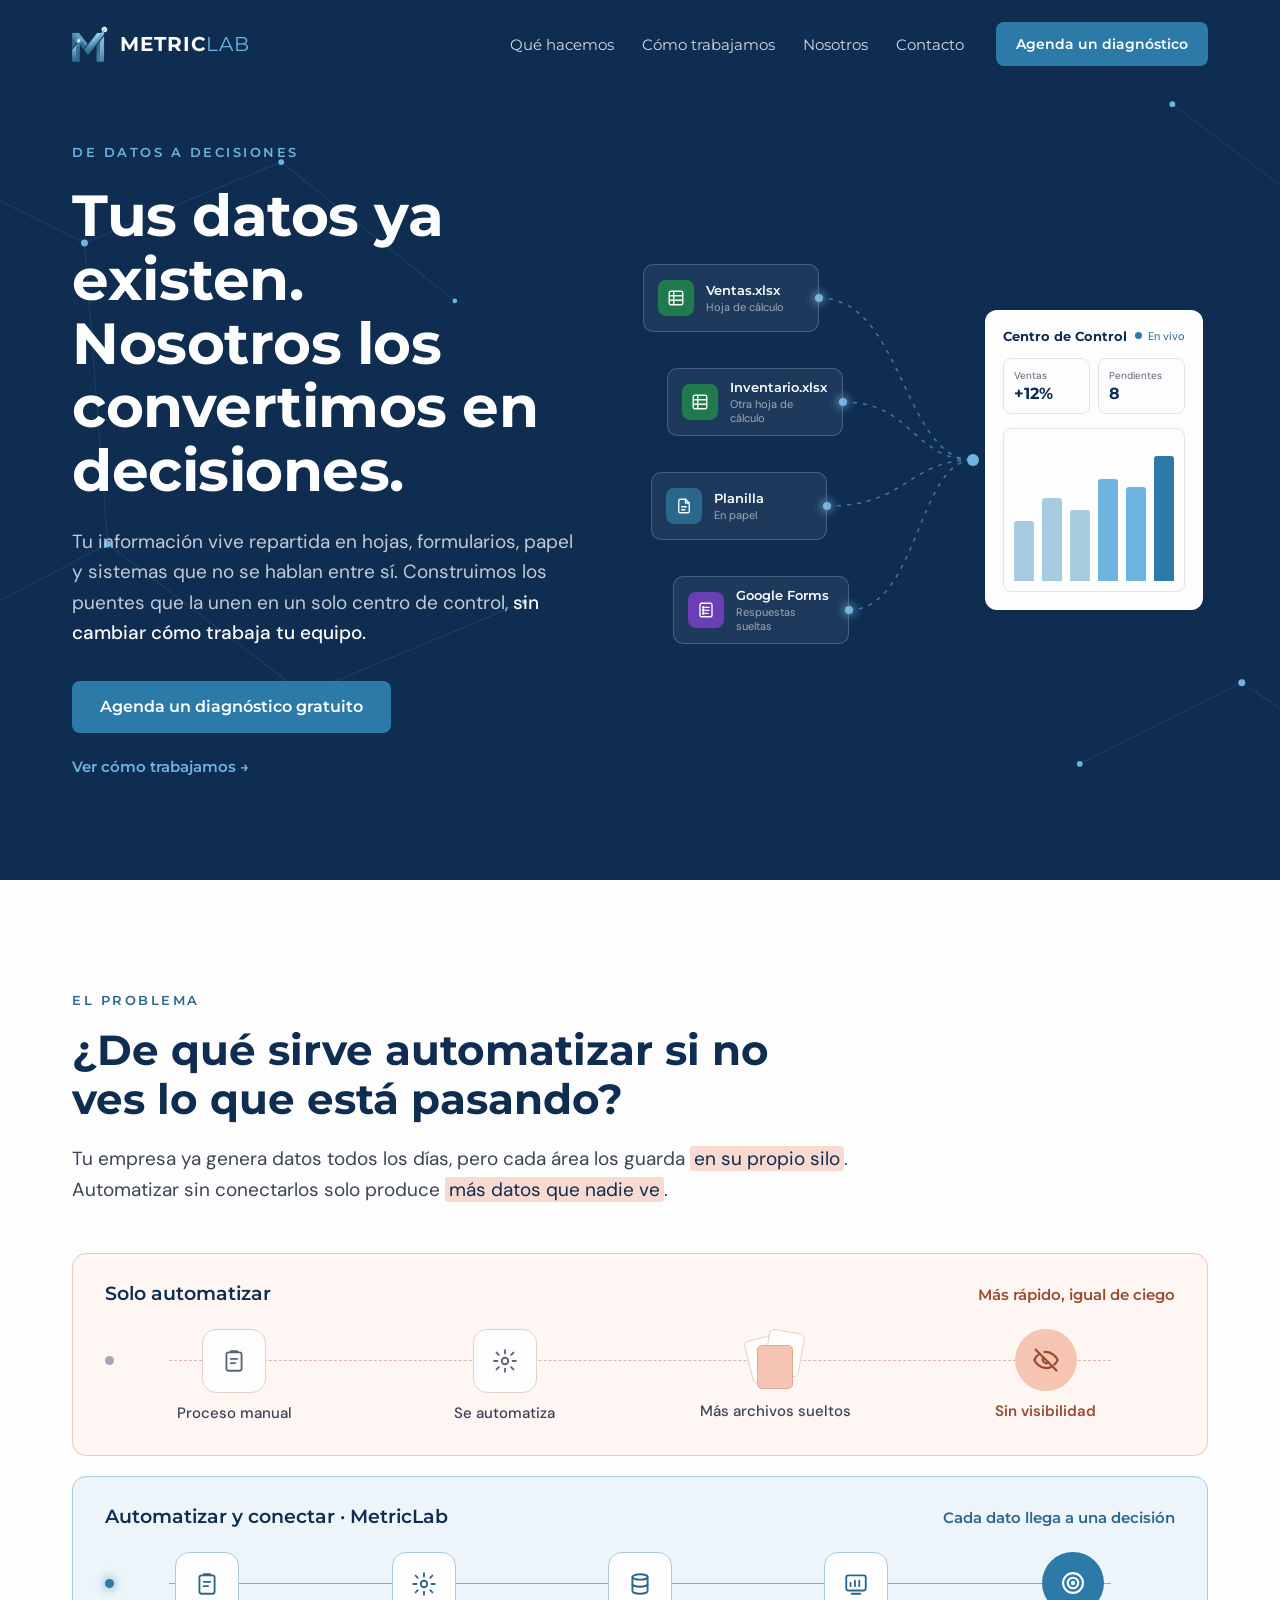
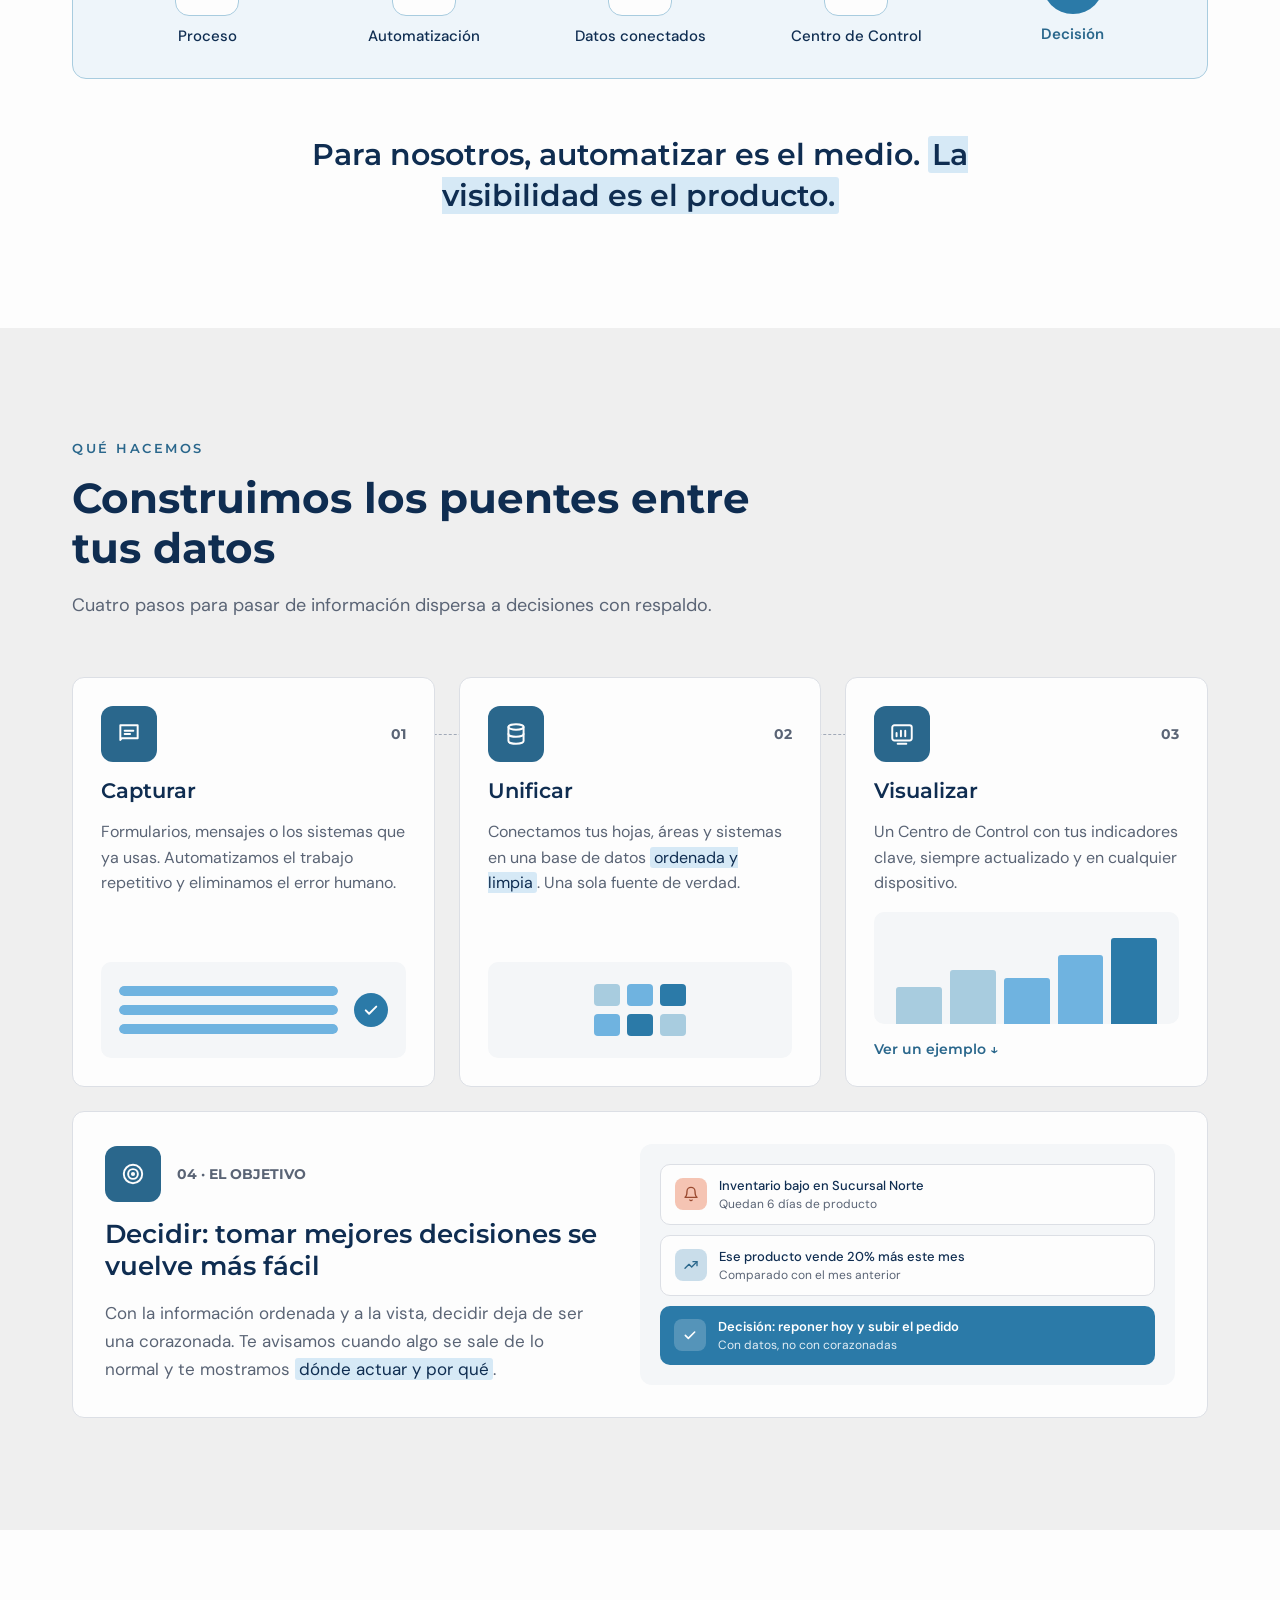
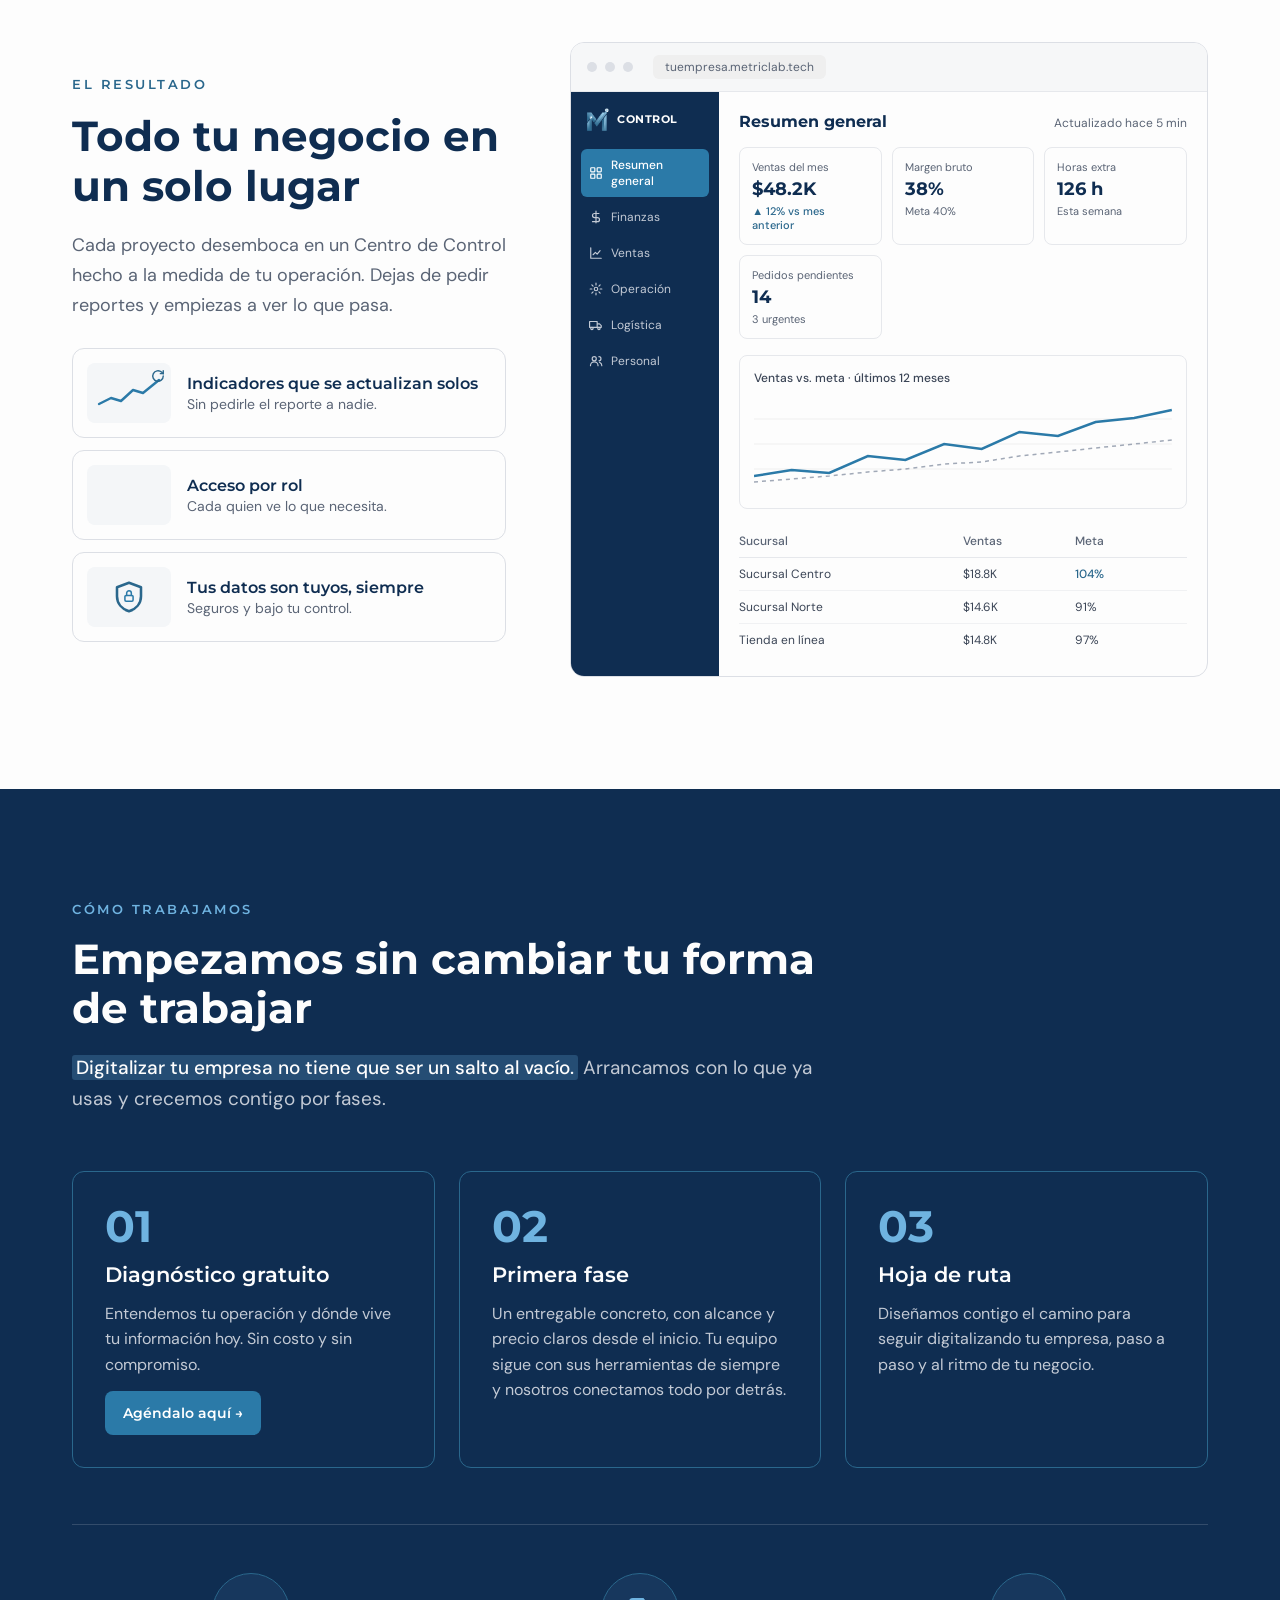
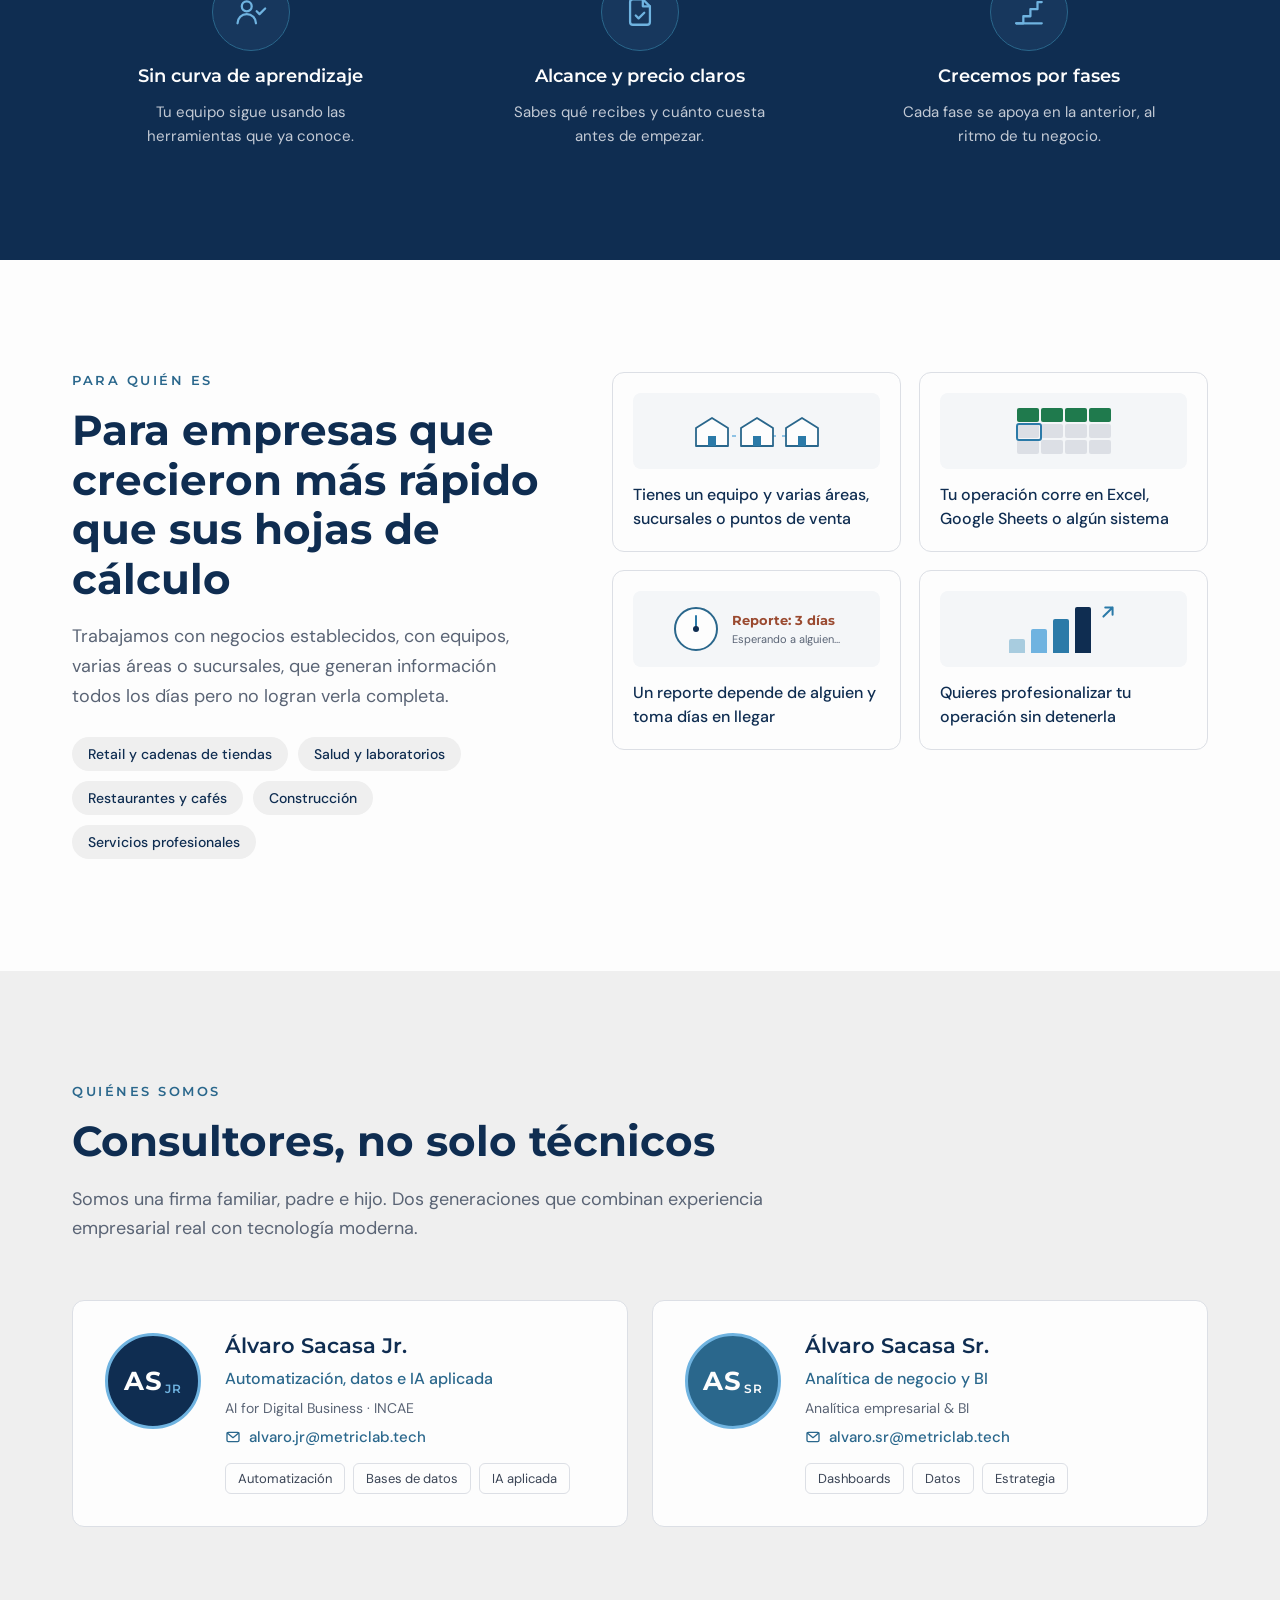
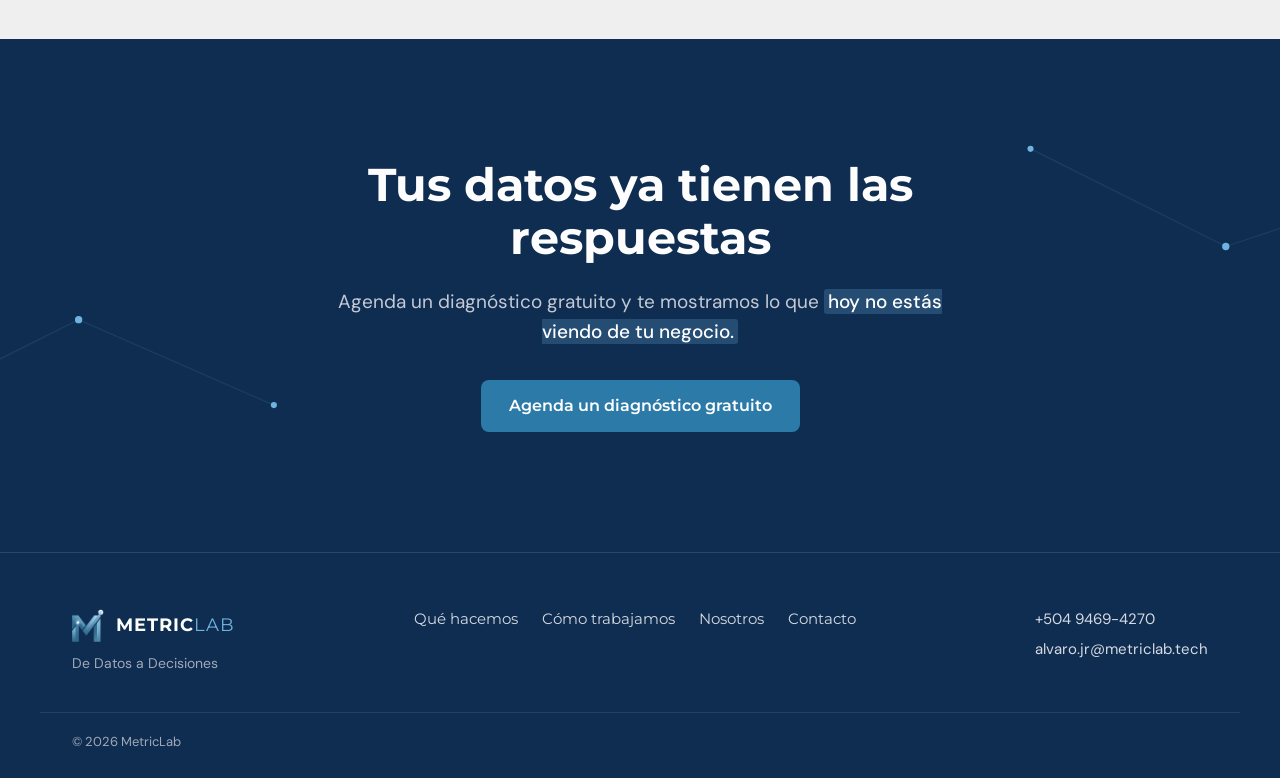
==== public/index.html @ ec661b81 "Configurar despliegue en Cloudflare Workers Co-Authored-By: Claude Opus 5.5 <noreply@anthropic.com> " ====
<!doctype html>
<html lang="es">
<head>
<meta charset="utf-8">
<meta name="viewport" content="width=device-width, initial-scale=1">
<title>MetricLab · Consultoría de datos y automatización</title>
<meta name="description" content="Conectamos la información dispersa de tu empresa en un solo centro de control. Datos ordenados, reportes automáticos y mejores decisiones, sin cambiar cómo trabaja tu equipo.">
<link rel="canonical" href="https://metriclab.tech/">
<meta name="theme-color" content="#0F2D51">
<meta property="og:type" content="website">
<meta property="og:locale" content="es_LA">
<meta property="og:site_name" content="MetricLab">
<meta property="og:title" content="MetricLab · Consultoría de datos y automatización">
<meta property="og:description" content="Conectamos la información dispersa de tu empresa en un solo centro de control. Datos ordenados, reportes automáticos y mejores decisiones, sin cambiar cómo trabaja tu equipo.">
<meta property="og:url" content="https://metriclab.tech/">
<meta property="og:image" content="https://metriclab.tech/assets/og-image.png">
<meta property="og:image:width" content="1200">
<meta property="og:image:height" content="630">
<meta name="twitter:card" content="summary_large_image">
<link rel="icon" type="image/png" sizes="32x32" href="/favicon-32.png">
<link rel="icon" type="image/png" sizes="192x192" href="/icon-192.png">
<link rel="apple-touch-icon" href="/apple-touch-icon.png">
<link rel="preconnect" href="https://fonts.googleapis.com">
<link rel="preconnect" href="https://fonts.gstatic.com" crossorigin>
<link rel="stylesheet" href="https://fonts.googleapis.com/css2?family=DM+Sans:wght@400;500&family=Montserrat:wght@400;600;700&display=swap">
<link rel="stylesheet" href="/assets/styles.css">
<script type="application/ld+json">{"@context": "https://schema.org", "@type": "ProfessionalService", "name": "MetricLab", "url": "https://metriclab.tech", "logo": "https://metriclab.tech/icon-192.png", "image": "https://metriclab.tech/assets/og-image.png", "slogan": "De Datos a Decisiones", "description": "Consultoría de datos y automatización. Conectamos la información dispersa de tu empresa en un solo centro de control para tomar mejores decisiones.", "email": "alvaro.jr@metriclab.tech", "telephone": "+504 9469-4270", "areaServed": "Latinoamérica", "founder": [{"@type": "Person", "name": "Álvaro Sacasa Jr."}, {"@type": "Person", "name": "Álvaro Sacasa Sr."}], "knowsAbout": ["Automatización de procesos", "Bases de datos", "Dashboards", "Inteligencia de negocios", "Análisis de datos"]}</script>
</head>
<body>
<a class="skip" href="#contenido">Saltar al contenido</a>
<div style="width: 100%; font-family: 'DM Sans', sans-serif; color: #0F2D51; background: #FDFDFD">

<header style="position: relative; overflow: hidden; background: #0F2D51; color: #FDFDFD">
<svg class="drift" aria-hidden="true" viewBox="0 0 1440 760" preserveAspectRatio="xMidYMid slice" style="position: absolute; inset: 0; width: 100%; height: 100%; pointer-events: none">
<g stroke="#6FB3E0" stroke-opacity="0.12" stroke-width="1" fill="none">
<path d="M60 120 L240 210 L410 140 L560 260"></path>
<path d="M90 560 L260 470 L430 600 L620 520"></path>
<path d="M1180 90 L1300 180 L1400 120"></path>
<path d="M1100 660 L1240 590 L1390 690"></path>
<path d="M240 210 L260 470"></path>
</g>
<g fill="#6FB3E0">
<circle class="tw" cx="60" cy="120" r="2.5"></circle>
<circle class="tw2" cx="240" cy="210" r="3"></circle>
<circle class="tw3" cx="410" cy="140" r="2.5"></circle>
<circle class="tw" cx="560" cy="260" r="2"></circle>
<circle class="tw2" cx="90" cy="560" r="2.5"></circle>
<circle class="tw3" cx="260" cy="470" r="3"></circle>
<circle class="tw" cx="430" cy="600" r="2.5"></circle>
<circle class="tw2" cx="620" cy="520" r="2"></circle>
<circle class="tw3" cx="1180" cy="90" r="2.5"></circle>
<circle class="tw" cx="1300" cy="180" r="3"></circle>
<circle class="tw2" cx="1400" cy="120" r="2"></circle>
<circle class="tw3" cx="1100" cy="660" r="2.5"></circle>
<circle class="tw" cx="1240" cy="590" r="3"></circle>
<circle class="tw2" cx="1390" cy="690" r="2"></circle>
</g>
</svg>

<nav class="wrap" aria-label="Principal" style="position: relative; display: flex; align-items: center; justify-content: space-between; gap: 24px; padding-top: 22px; padding-bottom: 22px">
<a href="/" aria-label="MetricLab, inicio" style="display: flex; align-items: center; gap: 12px; text-decoration: none">
<img src="/assets/metriclab-m-light.png" alt="" style="width: 36px; height: 37px; object-fit: contain">
<span style="font-family: Montserrat, sans-serif; font-weight: 700; font-size: 20px; letter-spacing: 1px; color: #FDFDFD">METRIC<span style="color: #6FB3E0; font-weight: 400">LAB</span></span>
</a>
<div style="display: flex; align-items: center; gap: 32px">
<div class="navlinks" style="display: flex; align-items: center; gap: 28px">
<a class="navlink" href="#que-hacemos">Qué hacemos</a>
<a class="navlink" href="#como-trabajamos">Cómo trabajamos</a>
<a class="navlink" href="#nosotros">Nosotros</a>
<a class="navlink" href="/contacto/">Contacto</a>
</div>
<a class="btn" href="/contacto/" style="display: inline-flex; align-items: center; min-height: 44px; padding: 0 20px; border-radius: 8px; background: #2B7AA8; color: #FFFFFF; text-decoration: none; font-family: Montserrat, sans-serif; font-weight: 600; font-size: 14px; box-sizing: border-box">Agenda un diagnóstico</a>
</div>
</nav>

<div id="inicio" class="wrap" style="position: relative; display: flex; flex-wrap: wrap; align-items: center; gap: 56px; padding-top: 56px; padding-bottom: 104px">
<div style="flex: 1 1 460px; min-width: 0; display: flex; flex-direction: column; gap: 24px">
<p style="margin: 0; font-family: Montserrat, sans-serif; font-weight: 600; font-size: 13px; letter-spacing: 2.5px; color: #6FB3E0">DE DATOS A DECISIONES</p>
<h1 style="margin: 0; font-family: Montserrat, sans-serif; font-weight: 700; font-size: clamp(36px, 4.6vw, 58px); line-height: 1.1; letter-spacing: -0.5px; color: #FDFDFD">Tus datos ya existen. Nosotros los convertimos en decisiones.</h1>
<p style="margin: 0; font-size: 19px; line-height: 1.6; color: #C3CAD5; max-width: 560px">Tu información vive repartida en hojas, formularios, papel y sistemas que no se hablan entre sí. Construimos los puentes que la unen en un solo centro de control, <span style="color: #FDFDFD; font-weight: 500">sin cambiar cómo trabaja tu equipo.</span></p>
<div style="display: flex; flex-wrap: wrap; align-items: center; gap: 24px; margin-top: 8px">
<a class="btn" href="/contacto/" style="display: inline-flex; align-items: center; min-height: 52px; padding: 0 28px; border-radius: 8px; background: #2B7AA8; color: #FFFFFF; text-decoration: none; font-family: Montserrat, sans-serif; font-weight: 600; font-size: 16px; box-sizing: border-box">Agenda un diagnóstico gratuito</a>
<a class="ghost" href="#como-trabajamos" style="color: #6FB3E0; text-decoration: none; font-family: Montserrat, sans-serif; font-weight: 600; font-size: 15px">Ver cómo trabajamos →</a>
</div>
</div>

<div style="flex: 1 1 520px; min-width: 0; display: flex; justify-content: center">
<div class="viz" role="img" aria-label="Archivos y sistemas sueltos conectándose a un centro de control" style="position: relative; width: 560px; height: 440px; flex: none">
<svg aria-hidden="true" width="560" height="440" viewBox="0 0 560 440" style="position: absolute; left: 0; top: 0">
<g fill="none" stroke="#6FB3E0" stroke-opacity="0.55" stroke-width="1.5">
<path class="flow" d="M176 58 C 260 58, 260 220, 330 220"></path>
<path class="flow" d="M200 162 C 270 162, 270 220, 330 220"></path>
<path class="flow" d="M184 266 C 265 266, 265 220, 330 220"></path>
<path class="flow" d="M206 370 C 275 370, 275 220, 330 220"></path>
</g>
</svg>
<div class="traveler t1"></div>
<div class="traveler t2"></div>
<div class="traveler t3"></div>
<div class="traveler t4"></div>

<div class="float1" style="position: absolute; left: 0; top: 24px; width: 176px; height: 68px; box-sizing: border-box; padding: 12px 14px; display: flex; align-items: center; gap: 12px; background: rgba(253,253,253,0.06); border: 1px solid rgba(161,169,183,0.35); border-radius: 10px">
<div style="width: 36px; height: 36px; flex: none; border-radius: 8px; background: #1F7A4D; display: flex; align-items: center; justify-content: center">
<svg aria-hidden="true" width="18" height="18" viewBox="0 0 24 24" fill="none" stroke="#FDFDFD" stroke-width="1.8" stroke-linecap="round" stroke-linejoin="round"><rect x="3" y="3" width="18" height="18" rx="2"></rect><path d="M3 9h18M3 15h18M9 3v18"></path></svg>
</div>
<div style="display: flex; flex-direction: column; gap: 2px; min-width: 0">
<span style="font-family: Montserrat, sans-serif; font-weight: 600; font-size: 13px; color: #FDFDFD">Ventas.xlsx</span>
<span style="font-size: 11px; color: #A1A9B7">Hoja de cálculo</span>
</div>
</div>

<div class="float2" style="position: absolute; left: 24px; top: 128px; width: 176px; height: 68px; box-sizing: border-box; padding: 12px 14px; display: flex; align-items: center; gap: 12px; background: rgba(253,253,253,0.06); border: 1px solid rgba(161,169,183,0.35); border-radius: 10px">
<div style="width: 36px; height: 36px; flex: none; border-radius: 8px; background: #1F7A4D; display: flex; align-items: center; justify-content: center">
<svg aria-hidden="true" width="18" height="18" viewBox="0 0 24 24" fill="none" stroke="#FDFDFD" stroke-width="1.8" stroke-linecap="round" stroke-linejoin="round"><rect x="3" y="3" width="18" height="18" rx="2"></rect><path d="M3 9h18M3 15h18M9 3v18"></path></svg>
</div>
<div style="display: flex; flex-direction: column; gap: 2px; min-width: 0">
<span style="font-family: Montserrat, sans-serif; font-weight: 600; font-size: 13px; color: #FDFDFD">Inventario.xlsx</span>
<span style="font-size: 11px; color: #A1A9B7">Otra hoja de cálculo</span>
</div>
</div>

<div class="float3" style="position: absolute; left: 8px; top: 232px; width: 176px; height: 68px; box-sizing: border-box; padding: 12px 14px; display: flex; align-items: center; gap: 12px; background: rgba(253,253,253,0.06); border: 1px solid rgba(161,169,183,0.35); border-radius: 10px">
<div style="width: 36px; height: 36px; flex: none; border-radius: 8px; background: #2A678C; display: flex; align-items: center; justify-content: center">
<svg aria-hidden="true" width="18" height="18" viewBox="0 0 24 24" fill="none" stroke="#FDFDFD" stroke-width="1.8" stroke-linecap="round" stroke-linejoin="round"><path d="M14 3H7a2 2 0 0 0-2 2v14a2 2 0 0 0 2 2h10a2 2 0 0 0 2-2V8z"></path><path d="M14 3v5h5M9 13h6M9 17h4"></path></svg>
</div>
<div style="display: flex; flex-direction: column; gap: 2px; min-width: 0">
<span style="font-family: Montserrat, sans-serif; font-weight: 600; font-size: 13px; color: #FDFDFD">Planilla</span>
<span style="font-size: 11px; color: #A1A9B7">En papel</span>
</div>
</div>

<div class="float4" style="position: absolute; left: 30px; top: 336px; width: 176px; height: 68px; box-sizing: border-box; padding: 12px 14px; display: flex; align-items: center; gap: 12px; background: rgba(253,253,253,0.06); border: 1px solid rgba(161,169,183,0.35); border-radius: 10px">
<div style="width: 36px; height: 36px; flex: none; border-radius: 8px; background: #6A3FB5; display: flex; align-items: center; justify-content: center">
<svg aria-hidden="true" width="18" height="18" viewBox="0 0 24 24" fill="none" stroke="#FDFDFD" stroke-width="1.8" stroke-linecap="round" stroke-linejoin="round"><rect x="4" y="3" width="16" height="18" rx="2"></rect><circle cx="8.5" cy="8.5" r="1"></circle><circle cx="8.5" cy="12.5" r="1"></circle><circle cx="8.5" cy="16.5" r="1"></circle><path d="M11.5 8.5h4.5M11.5 12.5h4.5M11.5 16.5h3"></path></svg>
</div>
<div style="display: flex; flex-direction: column; gap: 2px; min-width: 0">
<span style="font-family: Montserrat, sans-serif; font-weight: 600; font-size: 13px; color: #FDFDFD">Google Forms</span>
<span style="font-size: 11px; color: #A1A9B7">Respuestas sueltas</span>
</div>
</div>

<div class="hub" style="position: absolute; left: 324px; top: 214px; width: 12px; height: 12px; border-radius: 50%; background: #6FB3E0"></div>

<div style="position: absolute; left: 342px; top: 70px; width: 218px; height: 300px; box-sizing: border-box; padding: 18px; display: flex; flex-direction: column; gap: 14px; background: #FDFDFD; border-radius: 12px; color: #0F2D51">
<div style="display: flex; align-items: center; justify-content: space-between">
<span style="font-family: Montserrat, sans-serif; font-weight: 700; font-size: 13px">Centro de Control</span>
<span style="display: flex; align-items: center; gap: 6px; font-size: 11px; color: #2A678C"><span style="width: 7px; height: 7px; border-radius: 50%; background: #2B7AA8"></span>En vivo</span>
</div>
<div style="display: grid; grid-template-columns: repeat(2, minmax(0, 1fr)); gap: 8px">
<div style="padding: 10px; border: 1px solid #E1E4EA; border-radius: 8px; display: flex; flex-direction: column; gap: 2px">
<span style="font-size: 10px; color: #5A6475">Ventas</span>
<span style="font-family: Montserrat, sans-serif; font-weight: 700; font-size: 16px">+12%</span>
</div>
<div style="padding: 10px; border: 1px solid #E1E4EA; border-radius: 8px; display: flex; flex-direction: column; gap: 2px">
<span style="font-size: 10px; color: #5A6475">Pendientes</span>
<span style="font-family: Montserrat, sans-serif; font-weight: 700; font-size: 16px">8</span>
</div>
</div>
<div style="flex: 1; display: flex; align-items: flex-end; gap: 8px; padding: 10px; border: 1px solid #E1E4EA; border-radius: 8px">
<div class="bar" style="flex: 1; height: 42%; background: #A8CCDF; border-radius: 3px 3px 0 0"></div>
<div class="bar" style="flex: 1; height: 58%; background: #A8CCDF; border-radius: 3px 3px 0 0; animation-delay: .4s"></div>
<div class="bar" style="flex: 1; height: 50%; background: #A8CCDF; border-radius: 3px 3px 0 0; animation-delay: .8s"></div>
<div class="bar" style="flex: 1; height: 72%; background: #6FB3E0; border-radius: 3px 3px 0 0; animation-delay: 1.2s"></div>
<div class="bar" style="flex: 1; height: 66%; background: #6FB3E0; border-radius: 3px 3px 0 0; animation-delay: 1.6s"></div>
<div class="bar" style="flex: 1; height: 88%; background: #2B7AA8; border-radius: 3px 3px 0 0; animation-delay: 2s"></div>
</div>
</div>
</div>
</div>
</div>
</header>
<main id="contenido">

<section id="problema" style="padding: 112px 0; background: #FDFDFD">
<div class="wrap" style="display: flex; flex-direction: column; gap: 48px">
<div style="display: flex; flex-direction: column; gap: 18px; max-width: 780px">
<p style="margin: 0; font-family: Montserrat, sans-serif; font-weight: 600; font-size: 13px; letter-spacing: 2.5px; color: #2A678C">EL PROBLEMA</p>
<h2 style="margin: 0; font-family: Montserrat, sans-serif; font-weight: 700; font-size: clamp(30px, 3.4vw, 42px); line-height: 1.18; color: #0F2D51">¿De qué sirve automatizar si no ves lo que está pasando?</h2>
<p style="margin: 0; font-size: 19px; line-height: 1.65; color: #3B4556">Tu empresa ya genera datos todos los días, pero cada área los guarda <mark class="bad">en su propio silo</mark>. Automatizar sin conectarlos solo produce <mark class="bad">más datos que nadie ve</mark>.</p>
</div>

<div style="display: flex; flex-direction: column; gap: 20px">

<div style="padding: 28px 32px 32px; background: #FDF6F3; border: 1px solid #F5C4B3; border-radius: 14px; display: flex; flex-direction: column; gap: 24px">
<div style="display: flex; flex-wrap: wrap; align-items: baseline; justify-content: space-between; gap: 8px">
<h3 style="margin: 0; font-family: Montserrat, sans-serif; font-weight: 600; font-size: 19px; color: #0F2D51">Solo automatizar</h3>
<span style="font-family: Montserrat, sans-serif; font-weight: 600; font-size: 15px; color: #9A4A30">Más rápido, igual de ciego</span>
</div>
<div class="flowrow">
<div class="track" aria-hidden="true" style="border-top: 1.5px dashed #D9B8AC"></div>
<div class="trav trav-bad" aria-hidden="true"></div>
<div class="node">
<div style="width: 62px; height: 62px; flex: none; border-radius: 14px; background: #FDFDFD; border: 1px solid #E8CFC6; display: flex; align-items: center; justify-content: center"><svg aria-hidden="true" width="26" height="26" viewBox="0 0 24 24" fill="none" stroke="#5A6475" stroke-width="1.7" stroke-linecap="round" stroke-linejoin="round"><rect x="5" y="4" width="14" height="17" rx="2"></rect><path d="M9 4V3h6v1M9 10h6M9 14h4"></path></svg></div>
<span style="font-size: 15px; font-weight: 500; color: #3B4556">Proceso manual</span>
</div>
<div class="node">
<div style="width: 62px; height: 62px; flex: none; border-radius: 14px; background: #FDFDFD; border: 1px solid #E8CFC6; display: flex; align-items: center; justify-content: center"><svg aria-hidden="true" width="26" height="26" viewBox="0 0 24 24" fill="none" stroke="#5A6475" stroke-width="1.7" stroke-linecap="round" stroke-linejoin="round"><circle cx="12" cy="12" r="3"></circle><path d="M12 2v3M12 19v3M4.2 4.2l2.1 2.1M17.7 17.7l2.1 2.1M2 12h3M19 12h3M4.2 19.8l2.1-2.1M17.7 6.3l2.1-2.1"></path></svg></div>
<span style="font-size: 15px; font-weight: 500; color: #3B4556">Se automatiza</span>
</div>
<div class="node">
<div style="position: relative; width: 62px; height: 62px; flex: none">
<div style="position: absolute; left: 4px; top: 8px; width: 34px; height: 42px; border-radius: 5px; background: #FDFDFD; border: 1px solid #E8CFC6; transform: rotate(-14deg)"></div>
<div style="position: absolute; left: 22px; top: 2px; width: 34px; height: 42px; border-radius: 5px; background: #FDFDFD; border: 1px solid #E8CFC6; transform: rotate(10deg)"></div>
<div style="position: absolute; left: 13px; top: 16px; width: 34px; height: 42px; border-radius: 5px; background: #F5C4B3; border: 1px solid #E0A893"></div>
</div>
<span style="font-size: 15px; font-weight: 500; color: #3B4556">Más archivos sueltos</span>
</div>
<div class="node">
<div style="width: 62px; height: 62px; flex: none; border-radius: 50%; background: #F5C4B3; display: flex; align-items: center; justify-content: center"><svg aria-hidden="true" width="28" height="28" viewBox="0 0 24 24" fill="none" stroke="#9A4A30" stroke-width="1.8" stroke-linecap="round" stroke-linejoin="round"><path d="M3 3l18 18"></path><path d="M10.6 5.1A10 10 0 0 1 12 5c5 0 9 4.5 10 7a13 13 0 0 1-3 4.1M6.6 6.6A13 13 0 0 0 2 12c1 2.5 5 7 10 7a9.6 9.6 0 0 0 4.4-1"></path><path d="M9.9 9.9a3 3 0 0 0 4.2 4.2"></path></svg></div>
<span style="font-size: 15px; font-weight: 600; color: #9A4A30">Sin visibilidad</span>
</div>
</div>
</div>

<div style="padding: 28px 32px 32px; background: #EEF5FA; border: 1px solid #A8CCDF; border-radius: 14px; display: flex; flex-direction: column; gap: 24px">
<div style="display: flex; flex-wrap: wrap; align-items: baseline; justify-content: space-between; gap: 8px">
<h3 style="margin: 0; font-family: Montserrat, sans-serif; font-weight: 600; font-size: 19px; color: #0F2D51">Automatizar y conectar · MetricLab</h3>
<span style="font-family: Montserrat, sans-serif; font-weight: 600; font-size: 15px; color: #2A678C">Cada dato llega a una decisión</span>
</div>
<div class="flowrow">
<div class="track" aria-hidden="true" style="border-top: 1.5px solid #6FB3E0"></div>
<div class="trav trav-ok" aria-hidden="true"></div>
<div class="node">
<div style="width: 62px; height: 62px; flex: none; border-radius: 14px; background: #FDFDFD; border: 1px solid #A8CCDF; display: flex; align-items: center; justify-content: center"><svg aria-hidden="true" width="26" height="26" viewBox="0 0 24 24" fill="none" stroke="#2A678C" stroke-width="1.7" stroke-linecap="round" stroke-linejoin="round"><rect x="5" y="4" width="14" height="17" rx="2"></rect><path d="M9 4V3h6v1M9 10h6M9 14h4"></path></svg></div>
<span style="font-size: 15px; font-weight: 500; color: #0F2D51">Proceso</span>
</div>
<div class="node">
<div style="width: 62px; height: 62px; flex: none; border-radius: 14px; background: #FDFDFD; border: 1px solid #A8CCDF; display: flex; align-items: center; justify-content: center"><svg aria-hidden="true" width="26" height="26" viewBox="0 0 24 24" fill="none" stroke="#2A678C" stroke-width="1.7" stroke-linecap="round" stroke-linejoin="round"><circle cx="12" cy="12" r="3"></circle><path d="M12 2v3M12 19v3M4.2 4.2l2.1 2.1M17.7 17.7l2.1 2.1M2 12h3M19 12h3M4.2 19.8l2.1-2.1M17.7 6.3l2.1-2.1"></path></svg></div>
<span style="font-size: 15px; font-weight: 500; color: #0F2D51">Automatización</span>
</div>
<div class="node">
<div style="width: 62px; height: 62px; flex: none; border-radius: 14px; background: #FDFDFD; border: 1px solid #A8CCDF; display: flex; align-items: center; justify-content: center"><svg aria-hidden="true" width="26" height="26" viewBox="0 0 24 24" fill="none" stroke="#2A678C" stroke-width="1.7" stroke-linecap="round" stroke-linejoin="round"><ellipse cx="12" cy="5.5" rx="7" ry="2.5"></ellipse><path d="M5 5.5v13c0 1.4 3.1 2.5 7 2.5s7-1.1 7-2.5v-13"></path><path d="M5 12c0 1.4 3.1 2.5 7 2.5s7-1.1 7-2.5"></path></svg></div>
<span style="font-size: 15px; font-weight: 500; color: #0F2D51">Datos conectados</span>
</div>
<div class="node">
<div style="width: 62px; height: 62px; flex: none; border-radius: 14px; background: #FDFDFD; border: 1px solid #A8CCDF; display: flex; align-items: center; justify-content: center"><svg aria-hidden="true" width="26" height="26" viewBox="0 0 24 24" fill="none" stroke="#2A678C" stroke-width="1.7" stroke-linecap="round" stroke-linejoin="round"><rect x="3" y="4" width="18" height="14" rx="2"></rect><path d="M7 14v-3M11 14V9M15 14v-5M8 21h8"></path></svg></div>
<span style="font-size: 15px; font-weight: 500; color: #0F2D51">Centro de Control</span>
</div>
<div class="node">
<div style="width: 62px; height: 62px; flex: none; border-radius: 50%; background: #2B7AA8; display: flex; align-items: center; justify-content: center"><svg aria-hidden="true" width="28" height="28" viewBox="0 0 24 24" fill="none" stroke="#FDFDFD" stroke-width="1.8" stroke-linecap="round" stroke-linejoin="round"><circle cx="12" cy="12" r="8.5"></circle><circle cx="12" cy="12" r="4.5"></circle><circle cx="12" cy="12" r="1"></circle></svg></div>
<span style="font-size: 15px; font-weight: 600; color: #2A678C">Decisión</span>
</div>
</div>
</div>

</div>

<div style="display: flex; flex-direction: column; align-items: center; text-align: center; gap: 10px; padding-top: 8px">
<p style="margin: 0; font-family: Montserrat, sans-serif; font-weight: 600; font-size: clamp(22px, 2.4vw, 30px); line-height: 1.35; color: #0F2D51; max-width: 820px">Para nosotros, automatizar es el medio. <mark>La visibilidad es el producto.</mark></p>
</div>
</div>
</section>

<section id="que-hacemos" style="padding: 112px 0; background: #EFEFEF">
<div class="wrap" style="display: flex; flex-direction: column; gap: 56px">
<div style="display: flex; flex-direction: column; gap: 18px; max-width: 720px">
<p style="margin: 0; font-family: Montserrat, sans-serif; font-weight: 600; font-size: 13px; letter-spacing: 2.5px; color: #2A678C">QUÉ HACEMOS</p>
<h2 style="margin: 0; font-family: Montserrat, sans-serif; font-weight: 700; font-size: clamp(30px, 3.4vw, 42px); line-height: 1.18; color: #0F2D51">Construimos los puentes entre tus datos</h2>
<p style="margin: 0; font-size: 18px; line-height: 1.65; color: #5A6475">Cuatro pasos para pasar de información dispersa a decisiones con respaldo.</p>
</div>

<div style="position: relative">
<div class="stepline" aria-hidden="true" style="position: absolute; left: 16%; right: 16%; top: 57px; border-top: 1px dashed #A1A9B7"></div>
<ol class="steps3" style="position: relative; margin: 0; padding: 0; list-style: none">

<li class="step" style="padding: 28px; background: #FDFDFD; border: 1px solid #DCDFE5; border-radius: 12px; display: flex; flex-direction: column; gap: 16px">
<div style="display: flex; align-items: center; justify-content: space-between">
<div class="stepicon" style="width: 56px; height: 56px; border-radius: 12px; background: #2A678C; display: flex; align-items: center; justify-content: center; transition: background-color .25s ease">
<svg aria-hidden="true" width="26" height="26" viewBox="0 0 24 24" fill="none" stroke="#FDFDFD" stroke-width="1.8" stroke-linecap="round" stroke-linejoin="round"><path d="M4 4h16v12H5.2L4 17.5z"></path><path d="M8 9h8M8 12h5"></path></svg>
</div>
<span style="font-family: Montserrat, sans-serif; font-weight: 700; font-size: 14px; color: #5A6475">01</span>
</div>
<h3 style="margin: 0; font-family: Montserrat, sans-serif; font-weight: 600; font-size: 21px; color: #0F2D51">Capturar</h3>
<p style="margin: 0; font-size: 16px; line-height: 1.6; color: #5A6475">Formularios, mensajes o los sistemas que ya usas. Automatizamos el trabajo repetitivo y eliminamos el error humano.</p>
<div class="mini" aria-hidden="true" style="display: flex; align-items: center; gap: 16px; padding: 0 18px">
<div style="flex: 1; display: flex; flex-direction: column; gap: 9px">
<div style="height: 10px; border-radius: 5px; background: #E1E4EA; overflow: hidden"><div class="f1" style="height: 100%; background: #6FB3E0; border-radius: 5px"></div></div>
<div style="height: 10px; border-radius: 5px; background: #E1E4EA; overflow: hidden"><div class="f2" style="height: 100%; background: #6FB3E0; border-radius: 5px"></div></div>
<div style="height: 10px; border-radius: 5px; background: #E1E4EA; overflow: hidden"><div class="f3" style="height: 100%; background: #6FB3E0; border-radius: 5px"></div></div>
</div>
<div class="pop" style="width: 34px; height: 34px; flex: none; border-radius: 50%; background: #2B7AA8; display: flex; align-items: center; justify-content: center"><svg width="18" height="18" viewBox="0 0 24 24" fill="none" stroke="#FDFDFD" stroke-width="2.6" stroke-linecap="round" stroke-linejoin="round"><path d="M5 12.5l4.5 4.5L19 7.5"></path></svg></div>
</div>
</li>

<li class="step" style="padding: 28px; background: #FDFDFD; border: 1px solid #DCDFE5; border-radius: 12px; display: flex; flex-direction: column; gap: 16px">
<div style="display: flex; align-items: center; justify-content: space-between">
<div class="stepicon" style="width: 56px; height: 56px; border-radius: 12px; background: #2A678C; display: flex; align-items: center; justify-content: center; transition: background-color .25s ease">
<svg aria-hidden="true" width="26" height="26" viewBox="0 0 24 24" fill="none" stroke="#FDFDFD" stroke-width="1.8" stroke-linecap="round" stroke-linejoin="round"><ellipse cx="12" cy="5.5" rx="7" ry="2.5"></ellipse><path d="M5 5.5v13c0 1.4 3.1 2.5 7 2.5s7-1.1 7-2.5v-13"></path><path d="M5 12c0 1.4 3.1 2.5 7 2.5s7-1.1 7-2.5"></path></svg>
</div>
<span style="font-family: Montserrat, sans-serif; font-weight: 700; font-size: 14px; color: #5A6475">02</span>
</div>
<h3 style="margin: 0; font-family: Montserrat, sans-serif; font-weight: 600; font-size: 21px; color: #0F2D51">Unificar</h3>
<p style="margin: 0; font-size: 16px; line-height: 1.6; color: #5A6475">Conectamos tus hojas, áreas y sistemas en una base de datos <mark>ordenada y limpia</mark>. Una sola fuente de verdad.</p>
<div class="mini" aria-hidden="true" style="display: flex; align-items: center; justify-content: center">
<div style="position: relative; width: 92px; height: 52px">
<span class="u1" style="position: absolute; left: 0; top: 0; width: 26px; height: 22px; border-radius: 4px; background: #A8CCDF"></span>
<span class="u2" style="position: absolute; left: 33px; top: 0; width: 26px; height: 22px; border-radius: 4px; background: #6FB3E0"></span>
<span class="u3" style="position: absolute; left: 66px; top: 0; width: 26px; height: 22px; border-radius: 4px; background: #2B7AA8"></span>
<span class="u4" style="position: absolute; left: 0; top: 30px; width: 26px; height: 22px; border-radius: 4px; background: #6FB3E0"></span>
<span class="u5" style="position: absolute; left: 33px; top: 30px; width: 26px; height: 22px; border-radius: 4px; background: #2B7AA8"></span>
<span class="u6" style="position: absolute; left: 66px; top: 30px; width: 26px; height: 22px; border-radius: 4px; background: #A8CCDF"></span>
</div>
</div>
</li>

<li class="step" style="background: #FDFDFD; border: 1px solid #DCDFE5; border-radius: 12px">
<a class="steplink" href="#resultado" style="padding: 28px; box-sizing: border-box">
<div style="display: flex; align-items: center; justify-content: space-between">
<div class="stepicon" style="width: 56px; height: 56px; border-radius: 12px; background: #2A678C; display: flex; align-items: center; justify-content: center; transition: background-color .25s ease">
<svg aria-hidden="true" width="26" height="26" viewBox="0 0 24 24" fill="none" stroke="#FDFDFD" stroke-width="1.8" stroke-linecap="round" stroke-linejoin="round"><rect x="3" y="4" width="18" height="14" rx="2"></rect><path d="M7 14v-3M11 14V9M15 14v-5M8 21h8"></path></svg>
</div>
<span style="font-family: Montserrat, sans-serif; font-weight: 700; font-size: 14px; color: #5A6475">03</span>
</div>
<h3 style="margin: 0; font-family: Montserrat, sans-serif; font-weight: 600; font-size: 21px; color: #0F2D51">Visualizar</h3>
<p style="margin: 0; font-size: 16px; line-height: 1.6; color: #5A6475">Un Centro de Control con tus indicadores clave, siempre actualizado y en cualquier dispositivo.</p>
<div class="mini" aria-hidden="true" style="display: flex; align-items: flex-end; gap: 8px; padding: 16px 22px 0">
<div class="g" style="flex: 1; height: 38%; background: #A8CCDF; border-radius: 3px 3px 0 0"></div>
<div class="g" style="flex: 1; height: 56%; background: #A8CCDF; border-radius: 3px 3px 0 0; animation-delay: .15s"></div>
<div class="g" style="flex: 1; height: 48%; background: #6FB3E0; border-radius: 3px 3px 0 0; animation-delay: .3s"></div>
<div class="g" style="flex: 1; height: 72%; background: #6FB3E0; border-radius: 3px 3px 0 0; animation-delay: .45s"></div>
<div class="g" style="flex: 1; height: 90%; background: #2B7AA8; border-radius: 3px 3px 0 0; animation-delay: .6s"></div>
</div>
<span style="font-family: Montserrat, sans-serif; font-weight: 600; font-size: 14px; color: #2A678C">Ver un ejemplo ↓</span>
</a>
</li>

<li class="step" style="grid-column: 1 / -1; padding: 32px; background: #FDFDFD; border: 1px solid #DCDFE5; border-radius: 12px">
<div class="decide">
<div style="flex: 1 1 0; min-width: 0; display: flex; flex-direction: column; gap: 16px">
<div style="display: flex; align-items: center; gap: 16px">
<div class="stepicon" style="width: 56px; height: 56px; flex: none; border-radius: 12px; background: #2A678C; display: flex; align-items: center; justify-content: center; transition: background-color .25s ease">
<svg aria-hidden="true" width="26" height="26" viewBox="0 0 24 24" fill="none" stroke="#FDFDFD" stroke-width="1.8" stroke-linecap="round" stroke-linejoin="round"><circle cx="12" cy="12" r="8.5"></circle><circle cx="12" cy="12" r="4.5"></circle><circle cx="12" cy="12" r="1"></circle></svg>
</div>
<span style="font-family: Montserrat, sans-serif; font-weight: 700; font-size: 14px; color: #5A6475">04 · EL OBJETIVO</span>
</div>
<h3 style="margin: 0; font-family: Montserrat, sans-serif; font-weight: 600; font-size: 26px; line-height: 1.25; color: #0F2D51">Decidir: tomar mejores decisiones se vuelve más fácil</h3>
<p style="margin: 0; font-size: 17px; line-height: 1.65; color: #5A6475">Con la información ordenada y a la vista, decidir deja de ser una corazonada. Te avisamos cuando algo se sale de lo normal y te mostramos <mark>dónde actuar y por qué</mark>.</p>
</div>
<div aria-hidden="true" style="flex: 1 1 0; min-width: 0; padding: 20px; border-radius: 12px; background: #F4F6F8; display: flex; flex-direction: column; gap: 10px">
<div class="in1" style="display: flex; align-items: center; gap: 12px; padding: 12px 14px; background: #FDFDFD; border: 1px solid #DCDFE5; border-radius: 10px">
<span style="width: 32px; height: 32px; flex: none; border-radius: 8px; background: #F5C4B3; display: flex; align-items: center; justify-content: center"><svg width="16" height="16" viewBox="0 0 24 24" fill="none" stroke="#9A4A30" stroke-width="2" stroke-linecap="round" stroke-linejoin="round"><path d="M6 8a6 6 0 0 1 12 0c0 7 3 9 3 9H3s3-2 3-9"></path><path d="M10.3 21a1.9 1.9 0 0 0 3.4 0"></path></svg></span>
<span style="display: flex; flex-direction: column; gap: 2px; min-width: 0"><span style="font-size: 13px; font-weight: 500; color: #0F2D51">Inventario bajo en Sucursal Norte</span><span style="font-size: 12px; color: #5A6475">Quedan 6 días de producto</span></span>
</div>
<div class="in2" style="display: flex; align-items: center; gap: 12px; padding: 12px 14px; background: #FDFDFD; border: 1px solid #DCDFE5; border-radius: 10px">
<span style="width: 32px; height: 32px; flex: none; border-radius: 8px; background: #C9DDEA; display: flex; align-items: center; justify-content: center"><svg width="16" height="16" viewBox="0 0 24 24" fill="none" stroke="#2A678C" stroke-width="2" stroke-linecap="round" stroke-linejoin="round"><path d="M3 17l6-6 4 4 8-8"></path><path d="M15 7h6v6"></path></svg></span>
<span style="display: flex; flex-direction: column; gap: 2px; min-width: 0"><span style="font-size: 13px; font-weight: 500; color: #0F2D51">Ese producto vende 20% más este mes</span><span style="font-size: 12px; color: #5A6475">Comparado con el mes anterior</span></span>
</div>
<div class="in3" style="display: flex; align-items: center; gap: 12px; padding: 12px 14px; background: #2B7AA8; border-radius: 10px">
<span style="width: 32px; height: 32px; flex: none; border-radius: 8px; background: rgba(253,253,253,0.2); display: flex; align-items: center; justify-content: center"><svg width="16" height="16" viewBox="0 0 24 24" fill="none" stroke="#FFFFFF" stroke-width="2.4" stroke-linecap="round" stroke-linejoin="round"><path d="M5 12.5l4.5 4.5L19 7.5"></path></svg></span>
<span style="display: flex; flex-direction: column; gap: 2px; min-width: 0"><span style="font-size: 13px; font-weight: 600; color: #FFFFFF">Decisión: reponer hoy y subir el pedido</span><span style="font-size: 12px; color: #E3EEF5">Con datos, no con corazonadas</span></span>
</div>
</div>
</div>
</li>

</ol>
</div>
</div>
</section>

<section id="resultado" style="padding: 112px 0; background: #FDFDFD">
<div class="wrap" style="display: flex; flex-wrap: wrap; align-items: center; gap: 64px">
<div style="flex: 1 1 380px; min-width: 0; display: flex; flex-direction: column; gap: 20px">
<p style="margin: 0; font-family: Montserrat, sans-serif; font-weight: 600; font-size: 13px; letter-spacing: 2.5px; color: #2A678C">EL RESULTADO</p>
<h2 style="margin: 0; font-family: Montserrat, sans-serif; font-weight: 700; font-size: clamp(30px, 3.4vw, 42px); line-height: 1.18; color: #0F2D51">Todo tu negocio en un solo lugar</h2>
<p style="margin: 0; font-size: 18px; line-height: 1.65; color: #5A6475">Cada proyecto desemboca en un Centro de Control hecho a la medida de tu operación. Dejas de pedir reportes y empiezas a ver lo que pasa.</p>
<div style="display: flex; flex-direction: column; gap: 12px; margin-top: 8px">
<div class="step" style="display: flex; align-items: center; gap: 16px; padding: 14px; border: 1px solid #DCDFE5; border-radius: 12px; background: #FDFDFD">
<div aria-hidden="true" style="position: relative; width: 84px; height: 60px; flex: none; border-radius: 8px; background: #F4F6F8; display: flex; align-items: center; justify-content: center">
<svg width="64" height="34" viewBox="0 0 64 34" fill="none"><path class="draw" d="M2 28 L14 22 L24 25 L36 14 L46 17 L62 4" stroke="#2B7AA8" stroke-width="2.4" stroke-linecap="round" stroke-linejoin="round"></path></svg>
<svg class="spin" width="14" height="14" viewBox="0 0 24 24" fill="none" stroke="#2A678C" stroke-width="2.4" stroke-linecap="round" stroke-linejoin="round" style="position: absolute; right: 6px; top: 6px"><path d="M21 12a9 9 0 1 1-3-6.7L21 8"></path><path d="M21 3v5h-5"></path></svg>
</div>
<div style="display: flex; flex-direction: column; gap: 2px; min-width: 0">
<span style="font-family: Montserrat, sans-serif; font-weight: 600; font-size: 16px; color: #0F2D51">Indicadores que se actualizan solos</span>
<span style="font-size: 14px; color: #5A6475">Sin pedirle el reporte a nadie.</span>
</div>
</div>
<div class="step" style="display: flex; align-items: center; gap: 16px; padding: 14px; border: 1px solid #DCDFE5; border-radius: 12px; background: #FDFDFD">
<div aria-hidden="true" style="width: 84px; height: 60px; flex: none; border-radius: 8px; background: #F4F6F8; display: flex; align-items: center; justify-content: center; gap: 8px">
<span style="display: flex; flex-direction: column; align-items: center; gap: 4px"><span class="role" style="width: 16px; height: 16px; border-radius: 50%"></span><span class="role" style="width: 18px; height: 12px; border-radius: 3px"></span></span>
<span style="display: flex; flex-direction: column; align-items: center; gap: 4px"><span class="role" style="width: 16px; height: 16px; border-radius: 50%; animation-delay: 1.5s"></span><span class="role" style="width: 18px; height: 12px; border-radius: 3px; animation-delay: 1.5s"></span></span>
<span style="display: flex; flex-direction: column; align-items: center; gap: 4px"><span class="role" style="width: 16px; height: 16px; border-radius: 50%; animation-delay: 3s"></span><span class="role" style="width: 18px; height: 12px; border-radius: 3px; animation-delay: 3s"></span></span>
</div>
<div style="display: flex; flex-direction: column; gap: 2px; min-width: 0">
<span style="font-family: Montserrat, sans-serif; font-weight: 600; font-size: 16px; color: #0F2D51">Acceso por rol</span>
<span style="font-size: 14px; color: #5A6475">Cada quien ve lo que necesita.</span>
</div>
</div>
<div class="step" style="display: flex; align-items: center; gap: 16px; padding: 14px; border: 1px solid #DCDFE5; border-radius: 12px; background: #FDFDFD">
<div aria-hidden="true" style="width: 84px; height: 60px; flex: none; border-radius: 8px; background: #F4F6F8; display: flex; align-items: center; justify-content: center">
<div class="breath" style="position: relative; width: 36px; height: 36px">
<svg width="36" height="36" viewBox="0 0 24 24" fill="none" stroke="#2A678C" stroke-width="1.7" stroke-linecap="round" stroke-linejoin="round"><path d="M12 2.5l8 3v6c0 5-3.4 8.6-8 10-4.6-1.4-8-5-8-10v-6z"></path></svg>
<svg width="14" height="14" viewBox="0 0 24 24" fill="none" stroke="#2B7AA8" stroke-width="2.6" stroke-linecap="round" stroke-linejoin="round" style="position: absolute; left: 11px; top: 10px"><rect x="5" y="11" width="14" height="10" rx="2"></rect><path d="M8 11V7a4 4 0 0 1 8 0v4"></path></svg>
</div>
</div>
<div style="display: flex; flex-direction: column; gap: 2px; min-width: 0">
<span style="font-family: Montserrat, sans-serif; font-weight: 600; font-size: 16px; color: #0F2D51">Tus datos son tuyos, siempre</span>
<span style="font-size: 14px; color: #5A6475">Seguros y bajo tu control.</span>
</div>
</div>
</div>
</div>

<div role="img" aria-label="Ejemplo de un Centro de Control con varias páginas, indicadores, gráfica y tabla" style="flex: 1.4 1 560px; min-width: 0; border: 1px solid #DCDFE5; border-radius: 14px; overflow: hidden; background: #FDFDFD">
<div style="display: flex; align-items: center; gap: 8px; padding: 12px 16px; border-bottom: 1px solid #E6E8EC; background: #F6F7F8">
<span style="width: 10px; height: 10px; border-radius: 50%; background: #DCDFE5"></span>
<span style="width: 10px; height: 10px; border-radius: 50%; background: #DCDFE5"></span>
<span style="width: 10px; height: 10px; border-radius: 50%; background: #DCDFE5"></span>
<span style="margin-left: 12px; padding: 4px 12px; border-radius: 6px; background: #EFEFEF; font-size: 12px; color: #5A6475">tuempresa.metriclab.tech</span>
</div>
<div style="display: flex; min-height: 400px">
<div class="mockside" style="width: 148px; flex: none; background: #0F2D51; display: flex; flex-direction: column; gap: 4px; padding: 16px 10px; box-sizing: border-box">
<div style="display: flex; align-items: center; gap: 8px; padding: 0 6px 14px">
<img src="/assets/metriclab-m-light.png" alt="" style="width: 22px; height: 23px; object-fit: contain">
<span class="sidelabel" style="font-family: Montserrat, sans-serif; font-weight: 700; font-size: 11px; letter-spacing: .5px; color: #FDFDFD">CONTROL</span>
</div>
<div style="display: flex; align-items: center; gap: 8px; padding: 8px; border-radius: 6px; background: #2B7AA8; color: #FFFFFF; font-size: 12px; font-weight: 500"><svg aria-hidden="true" width="14" height="14" viewBox="0 0 24 24" fill="none" stroke="currentColor" stroke-width="2" stroke-linecap="round" stroke-linejoin="round" style="flex: none"><rect x="3" y="3" width="7" height="7" rx="1"></rect><rect x="14" y="3" width="7" height="7" rx="1"></rect><rect x="3" y="14" width="7" height="7" rx="1"></rect><rect x="14" y="14" width="7" height="7" rx="1"></rect></svg><span class="sidelabel">Resumen general</span></div>
<div style="display: flex; align-items: center; gap: 8px; padding: 8px; border-radius: 6px; color: #C3CAD5; font-size: 12px"><svg aria-hidden="true" width="14" height="14" viewBox="0 0 24 24" fill="none" stroke="currentColor" stroke-width="2" stroke-linecap="round" stroke-linejoin="round" style="flex: none"><path d="M12 2v20M17 6H9.5a3.5 3.5 0 0 0 0 7h5a3.5 3.5 0 0 1 0 7H6"></path></svg><span class="sidelabel">Finanzas</span></div>
<div style="display: flex; align-items: center; gap: 8px; padding: 8px; border-radius: 6px; color: #C3CAD5; font-size: 12px"><svg aria-hidden="true" width="14" height="14" viewBox="0 0 24 24" fill="none" stroke="currentColor" stroke-width="2" stroke-linecap="round" stroke-linejoin="round" style="flex: none"><path d="M3 3v18h18"></path><path d="M7 15l4-4 3 3 5-6"></path></svg><span class="sidelabel">Ventas</span></div>
<div style="display: flex; align-items: center; gap: 8px; padding: 8px; border-radius: 6px; color: #C3CAD5; font-size: 12px"><svg aria-hidden="true" width="14" height="14" viewBox="0 0 24 24" fill="none" stroke="currentColor" stroke-width="2" stroke-linecap="round" stroke-linejoin="round" style="flex: none"><circle cx="12" cy="12" r="3"></circle><path d="M12 2v3M12 19v3M2 12h3M19 12h3M4.9 4.9l2.1 2.1M17 17l2.1 2.1M4.9 19.1L7 17M17 7l2.1-2.1"></path></svg><span class="sidelabel">Operación</span></div>
<div style="display: flex; align-items: center; gap: 8px; padding: 8px; border-radius: 6px; color: #C3CAD5; font-size: 12px"><svg aria-hidden="true" width="14" height="14" viewBox="0 0 24 24" fill="none" stroke="currentColor" stroke-width="2" stroke-linecap="round" stroke-linejoin="round" style="flex: none"><path d="M1 6h13v10H1zM14 10h4l3 3v3h-7"></path><circle cx="5" cy="18" r="2"></circle><circle cx="17" cy="18" r="2"></circle></svg><span class="sidelabel">Logística</span></div>
<div style="display: flex; align-items: center; gap: 8px; padding: 8px; border-radius: 6px; color: #C3CAD5; font-size: 12px"><svg aria-hidden="true" width="14" height="14" viewBox="0 0 24 24" fill="none" stroke="currentColor" stroke-width="2" stroke-linecap="round" stroke-linejoin="round" style="flex: none"><circle cx="9" cy="8" r="3.5"></circle><path d="M2.5 20a6.5 6.5 0 0 1 13 0M17 4.5a3.5 3.5 0 0 1 0 7M22 20a6.5 6.5 0 0 0-4-6"></path></svg><span class="sidelabel">Personal</span></div>
</div>
<div style="flex: 1; min-width: 0; padding: 20px; display: flex; flex-direction: column; gap: 16px">
<div style="display: flex; justify-content: space-between; align-items: baseline; gap: 12px; flex-wrap: wrap">
<span style="font-family: Montserrat, sans-serif; font-weight: 700; font-size: 16px; color: #0F2D51">Resumen general</span>
<span style="font-size: 12px; color: #5A6475">Actualizado hace 5 min</span>
</div>
<div style="display: grid; grid-template-columns: repeat(auto-fit, minmax(130px, 1fr)); gap: 10px">
<div style="padding: 12px; border: 1px solid #E6E8EC; border-radius: 8px; display: flex; flex-direction: column; gap: 4px"><span style="font-size: 11px; color: #5A6475">Ventas del mes</span><span style="font-family: Montserrat, sans-serif; font-weight: 700; font-size: 18px; color: #0F2D51">$48.2K</span><span style="font-size: 11px; color: #2A678C; font-weight: 500">▲ 12% vs mes anterior</span></div>
<div style="padding: 12px; border: 1px solid #E6E8EC; border-radius: 8px; display: flex; flex-direction: column; gap: 4px"><span style="font-size: 11px; color: #5A6475">Margen bruto</span><span style="font-family: Montserrat, sans-serif; font-weight: 700; font-size: 18px; color: #0F2D51">38%</span><span style="font-size: 11px; color: #5A6475">Meta 40%</span></div>
<div style="padding: 12px; border: 1px solid #E6E8EC; border-radius: 8px; display: flex; flex-direction: column; gap: 4px"><span style="font-size: 11px; color: #5A6475">Horas extra</span><span style="font-family: Montserrat, sans-serif; font-weight: 700; font-size: 18px; color: #0F2D51">126 h</span><span style="font-size: 11px; color: #5A6475">Esta semana</span></div>
<div style="padding: 12px; border: 1px solid #E6E8EC; border-radius: 8px; display: flex; flex-direction: column; gap: 4px"><span style="font-size: 11px; color: #5A6475">Pedidos pendientes</span><span style="font-family: Montserrat, sans-serif; font-weight: 700; font-size: 18px; color: #0F2D51">14</span><span style="font-size: 11px; color: #5A6475">3 urgentes</span></div>
</div>
<div style="padding: 14px; border: 1px solid #E6E8EC; border-radius: 8px; display: flex; flex-direction: column; gap: 8px">
<span style="font-size: 12px; font-weight: 500; color: #3B4556">Ventas vs. meta · últimos 12 meses</span>
<svg aria-hidden="true" viewBox="0 0 400 100" preserveAspectRatio="none" style="width: 100%; height: 100px; display: block">
<g stroke="#EFEFEF" stroke-width="1"><path d="M0 25h400M0 50h400M0 75h400"></path></g>
<path d="M0 82 L36 76 L72 79 L109 62 L145 66 L182 50 L218 55 L254 38 L291 42 L327 28 L364 24 L400 16" fill="none" stroke="#2B7AA8" stroke-width="2.5" vector-effect="non-scaling-stroke"></path>
<path d="M0 88 L36 85 L72 82 L109 78 L145 75 L182 70 L218 68 L254 62 L291 58 L327 54 L364 50 L400 46" fill="none" stroke="#A1A9B7" stroke-width="1.5" stroke-dasharray="4 4" vector-effect="non-scaling-stroke"></path>
</svg>
</div>
<div style="display: flex; flex-direction: column; font-size: 12px; color: #3B4556">
<div style="display: grid; grid-template-columns: 2fr 1fr 1fr; padding: 8px 0; border-bottom: 1px solid #E6E8EC; color: #5A6475; font-weight: 500"><span>Sucursal</span><span>Ventas</span><span>Meta</span></div>
<div style="display: grid; grid-template-columns: 2fr 1fr 1fr; padding: 8px 0; border-bottom: 1px solid #F0F1F3"><span>Sucursal Centro</span><span>$18.8K</span><span style="color: #2A678C; font-weight: 500">104%</span></div>
<div style="display: grid; grid-template-columns: 2fr 1fr 1fr; padding: 8px 0; border-bottom: 1px solid #F0F1F3"><span>Sucursal Norte</span><span>$14.6K</span><span>91%</span></div>
<div style="display: grid; grid-template-columns: 2fr 1fr 1fr; padding: 8px 0"><span>Tienda en línea</span><span>$14.8K</span><span>97%</span></div>
</div>
</div>
</div>
</div>
</div>
</section>

<section id="como-trabajamos" style="padding: 112px 0; background: #0F2D51; color: #FDFDFD">
<div class="wrap" style="display: flex; flex-direction: column; gap: 56px">
<div style="display: flex; flex-direction: column; gap: 18px; max-width: 760px">
<p style="margin: 0; font-family: Montserrat, sans-serif; font-weight: 600; font-size: 13px; letter-spacing: 2.5px; color: #6FB3E0">CÓMO TRABAJAMOS</p>
<h2 style="margin: 0; font-family: Montserrat, sans-serif; font-weight: 700; font-size: clamp(30px, 3.4vw, 42px); line-height: 1.18; color: #FDFDFD">Empezamos sin cambiar tu forma de trabajar</h2>
<p style="margin: 0; font-size: 19px; line-height: 1.65; color: #C3CAD5"><mark class="dark" style="font-weight: 500">Digitalizar tu empresa no tiene que ser un salto al vacío.</mark> Arrancamos con lo que ya usas y crecemos contigo por fases.</p>
</div>
<ol style="margin: 0; padding: 0; list-style: none; display: grid; grid-template-columns: repeat(auto-fit, minmax(260px, 1fr)); gap: 24px">
<li style="padding: 32px; border: 1px solid #2A678C; border-radius: 12px; display: flex; flex-direction: column; gap: 14px">
<span style="font-family: Montserrat, sans-serif; font-weight: 700; font-size: 44px; line-height: 1; color: #6FB3E0">01</span>
<h3 style="margin: 0; font-family: Montserrat, sans-serif; font-weight: 600; font-size: 21px; color: #FDFDFD">Diagnóstico gratuito</h3>
<p style="margin: 0; font-size: 16px; line-height: 1.6; color: #C3CAD5">Entendemos tu operación y dónde vive tu información hoy. Sin costo y sin compromiso.</p>
<a class="btn" href="/contacto/" style="align-self: flex-start; display: inline-flex; align-items: center; min-height: 44px; padding: 0 18px; margin-top: auto; border-radius: 8px; background: #2B7AA8; color: #FFFFFF; text-decoration: none; font-family: Montserrat, sans-serif; font-weight: 600; font-size: 14px; box-sizing: border-box">Agéndalo aquí →</a>
</li>
<li style="padding: 32px; border: 1px solid #2A678C; border-radius: 12px; display: flex; flex-direction: column; gap: 14px">
<span style="font-family: Montserrat, sans-serif; font-weight: 700; font-size: 44px; line-height: 1; color: #6FB3E0">02</span>
<h3 style="margin: 0; font-family: Montserrat, sans-serif; font-weight: 600; font-size: 21px; color: #FDFDFD">Primera fase</h3>
<p style="margin: 0; font-size: 16px; line-height: 1.6; color: #C3CAD5">Un entregable concreto, con alcance y precio claros desde el inicio. Tu equipo sigue con sus herramientas de siempre y nosotros conectamos todo por detrás.</p>
</li>
<li style="padding: 32px; border: 1px solid #2A678C; border-radius: 12px; display: flex; flex-direction: column; gap: 14px">
<span style="font-family: Montserrat, sans-serif; font-weight: 700; font-size: 44px; line-height: 1; color: #6FB3E0">03</span>
<h3 style="margin: 0; font-family: Montserrat, sans-serif; font-weight: 600; font-size: 21px; color: #FDFDFD">Hoja de ruta</h3>
<p style="margin: 0; font-size: 16px; line-height: 1.6; color: #C3CAD5">Diseñamos contigo el camino para seguir digitalizando tu empresa, paso a paso y al ritmo de tu negocio.</p>
</li>
</ol>
<div style="display: grid; grid-template-columns: repeat(auto-fit, minmax(240px, 1fr)); gap: 32px; padding-top: 48px; border-top: 1px solid rgba(161,169,183,0.25)">
<div style="display: flex; flex-direction: column; align-items: center; text-align: center; gap: 14px">
<div style="width: 76px; height: 76px; border-radius: 50%; border: 1px solid #2A678C; background: rgba(111,179,224,0.08); display: flex; align-items: center; justify-content: center">
<svg aria-hidden="true" width="34" height="34" viewBox="0 0 24 24" fill="none" stroke="#6FB3E0" stroke-width="1.6" stroke-linecap="round" stroke-linejoin="round"><circle cx="9" cy="8" r="3.5"></circle><path d="M2.5 20a6.5 6.5 0 0 1 13 0"></path><path d="M16 11.5l2 2 4-4"></path></svg>
</div>
<h3 style="margin: 0; font-family: Montserrat, sans-serif; font-weight: 600; font-size: 18px; color: #FDFDFD">Sin curva de aprendizaje</h3>
<p style="margin: 0; font-size: 15px; line-height: 1.55; color: #C3CAD5; max-width: 280px">Tu equipo sigue usando las herramientas que ya conoce.</p>
</div>
<div style="display: flex; flex-direction: column; align-items: center; text-align: center; gap: 14px">
<div style="width: 76px; height: 76px; border-radius: 50%; border: 1px solid #2A678C; background: rgba(111,179,224,0.08); display: flex; align-items: center; justify-content: center">
<svg aria-hidden="true" width="34" height="34" viewBox="0 0 24 24" fill="none" stroke="#6FB3E0" stroke-width="1.6" stroke-linecap="round" stroke-linejoin="round"><path d="M14 3H7a2 2 0 0 0-2 2v14a2 2 0 0 0 2 2h10a2 2 0 0 0 2-2V8z"></path><path d="M14 3v5h5"></path><path d="M9 14.5l2 2 4-4"></path></svg>
</div>
<h3 style="margin: 0; font-family: Montserrat, sans-serif; font-weight: 600; font-size: 18px; color: #FDFDFD">Alcance y precio claros</h3>
<p style="margin: 0; font-size: 15px; line-height: 1.55; color: #C3CAD5; max-width: 280px">Sabes qué recibes y cuánto cuesta antes de empezar.</p>
</div>
<div style="display: flex; flex-direction: column; align-items: center; text-align: center; gap: 14px">
<div style="width: 76px; height: 76px; border-radius: 50%; border: 1px solid #2A678C; background: rgba(111,179,224,0.08); display: flex; align-items: center; justify-content: center">
<svg aria-hidden="true" width="34" height="34" viewBox="0 0 24 24" fill="none" stroke="#6FB3E0" stroke-width="1.6" stroke-linecap="round" stroke-linejoin="round"><path d="M3 20h5v-5h5v-5h5V5h3"></path><path d="M3 20h18"></path></svg>
</div>
<h3 style="margin: 0; font-family: Montserrat, sans-serif; font-weight: 600; font-size: 18px; color: #FDFDFD">Crecemos por fases</h3>
<p style="margin: 0; font-size: 15px; line-height: 1.55; color: #C3CAD5; max-width: 280px">Cada fase se apoya en la anterior, al ritmo de tu negocio.</p>
</div>
</div>
</div>
</section>

<section style="padding: 112px 0; background: #FDFDFD">
<div class="wrap" style="display: flex; flex-wrap: wrap; gap: 64px; align-items: flex-start">
<div style="flex: 1 1 380px; min-width: 0; display: flex; flex-direction: column; gap: 18px">
<p style="margin: 0; font-family: Montserrat, sans-serif; font-weight: 600; font-size: 13px; letter-spacing: 2.5px; color: #2A678C">PARA QUIÉN ES</p>
<h2 style="margin: 0; font-family: Montserrat, sans-serif; font-weight: 700; font-size: clamp(30px, 3.4vw, 42px); line-height: 1.18; color: #0F2D51">Para empresas que crecieron más rápido que sus hojas de cálculo</h2>
<p style="margin: 0; font-size: 18px; line-height: 1.65; color: #5A6475">Trabajamos con negocios establecidos, con equipos, varias áreas o sucursales, que generan información todos los días pero no logran verla completa.</p>
<div style="display: flex; flex-wrap: wrap; gap: 10px; margin-top: 8px">
<span style="padding: 8px 16px; background: #EFEFEF; border-radius: 999px; font-size: 14px; font-weight: 500; color: #0F2D51">Retail y cadenas de tiendas</span>
<span style="padding: 8px 16px; background: #EFEFEF; border-radius: 999px; font-size: 14px; font-weight: 500; color: #0F2D51">Salud y laboratorios</span>
<span style="padding: 8px 16px; background: #EFEFEF; border-radius: 999px; font-size: 14px; font-weight: 500; color: #0F2D51">Restaurantes y cafés</span>
<span style="padding: 8px 16px; background: #EFEFEF; border-radius: 999px; font-size: 14px; font-weight: 500; color: #0F2D51">Construcción</span>
<span style="padding: 8px 16px; background: #EFEFEF; border-radius: 999px; font-size: 14px; font-weight: 500; color: #0F2D51">Servicios profesionales</span>
</div>
</div>
<ul class="who" style="flex: 1.2 1 480px; min-width: 0; margin: 0; padding: 0; list-style: none">
<li class="step" style="padding: 20px; border: 1px solid #DCDFE5; border-radius: 12px; background: #FDFDFD; display: flex; flex-direction: column; gap: 14px">
<div aria-hidden="true" style="height: 76px; border-radius: 8px; background: #F4F6F8; display: flex; align-items: center; justify-content: center">
<svg width="150" height="50" viewBox="0 0 150 50" fill="none">
<path class="flow" d="M30 30 H120" stroke="#6FB3E0" stroke-width="1.5"></path>
<g stroke="#2A678C" stroke-width="1.8" stroke-linejoin="round" fill="#FDFDFD">
<path d="M14 22 L30 12 L46 22 V40 H14 Z"></path>
<path d="M59 22 L75 12 L91 22 V40 H59 Z"></path>
<path d="M104 22 L120 12 L136 22 V40 H104 Z"></path>
</g>
<g fill="#2B7AA8"><rect class="breath" x="26" y="30" width="8" height="10"></rect><rect class="breath" x="71" y="30" width="8" height="10" style="animation-delay: 1s"></rect><rect class="breath" x="116" y="30" width="8" height="10" style="animation-delay: 2s"></rect></g>
</svg>
</div>
<span style="font-size: 16px; line-height: 1.5; color: #0F2D51; font-weight: 500">Tienes un equipo y varias áreas, sucursales o puntos de venta</span>
</li>
<li class="step" style="padding: 20px; border: 1px solid #DCDFE5; border-radius: 12px; background: #FDFDFD; display: flex; flex-direction: column; gap: 14px">
<div aria-hidden="true" style="height: 76px; border-radius: 8px; background: #F4F6F8; display: flex; align-items: center; justify-content: center">
<div style="position: relative; width: 94px; height: 46px; display: grid; grid-template-columns: repeat(4, 22px); grid-template-rows: repeat(3, 14px); gap: 2px">
<span style="background: #1F7A4D; border-radius: 2px"></span><span style="background: #1F7A4D; border-radius: 2px"></span><span style="background: #1F7A4D; border-radius: 2px"></span><span style="background: #1F7A4D; border-radius: 2px"></span>
<span style="background: #DCDFE5; border-radius: 2px"></span><span style="background: #DCDFE5; border-radius: 2px"></span><span style="background: #DCDFE5; border-radius: 2px"></span><span style="background: #DCDFE5; border-radius: 2px"></span>
<span style="background: #DCDFE5; border-radius: 2px"></span><span style="background: #DCDFE5; border-radius: 2px"></span><span style="background: #DCDFE5; border-radius: 2px"></span><span style="background: #DCDFE5; border-radius: 2px"></span>
<span class="scan" style="position: absolute; left: -1px; top: 15px; width: 22px; height: 14px; border: 2px solid #2B7AA8; border-radius: 3px"></span>
</div>
</div>
<span style="font-size: 16px; line-height: 1.5; color: #0F2D51; font-weight: 500">Tu operación corre en Excel, Google Sheets o algún sistema</span>
</li>
<li class="step" style="padding: 20px; border: 1px solid #DCDFE5; border-radius: 12px; background: #FDFDFD; display: flex; flex-direction: column; gap: 14px">
<div aria-hidden="true" style="height: 76px; border-radius: 8px; background: #F4F6F8; display: flex; align-items: center; justify-content: center; gap: 14px">
<div style="position: relative; width: 44px; height: 44px; border-radius: 50%; border: 2px solid #2A678C; box-sizing: border-box; background: #FDFDFD">
<span class="spinslow" style="position: absolute; left: 19px; top: 6px; width: 2px; height: 14px; background: #2B7AA8; border-radius: 1px"></span>
<span style="position: absolute; left: 17px; top: 17px; width: 6px; height: 6px; border-radius: 50%; background: #0F2D51"></span>
</div>
<div style="display: flex; flex-direction: column; gap: 4px">
<span style="font-family: Montserrat, sans-serif; font-weight: 700; font-size: 13px; color: #9A4A30">Reporte: 3 días</span>
<span style="font-size: 11px; color: #5A6475">Esperando a alguien...</span>
</div>
</div>
<span style="font-size: 16px; line-height: 1.5; color: #0F2D51; font-weight: 500">Un reporte depende de alguien y toma días en llegar</span>
</li>
<li class="step" style="padding: 20px; border: 1px solid #DCDFE5; border-radius: 12px; background: #FDFDFD; display: flex; flex-direction: column; gap: 14px">
<div aria-hidden="true" style="height: 76px; border-radius: 8px; background: #F4F6F8; display: flex; align-items: flex-end; justify-content: center; gap: 6px; padding-bottom: 14px; box-sizing: border-box">
<span class="g" style="width: 16px; height: 14px; background: #A8CCDF; border-radius: 2px 2px 0 0"></span>
<span class="g" style="width: 16px; height: 24px; background: #6FB3E0; border-radius: 2px 2px 0 0; animation-delay: .2s"></span>
<span class="g" style="width: 16px; height: 34px; background: #2B7AA8; border-radius: 2px 2px 0 0; animation-delay: .4s"></span>
<span class="g" style="width: 16px; height: 46px; background: #0F2D51; border-radius: 2px 2px 0 0; animation-delay: .6s"></span>
<svg width="22" height="22" viewBox="0 0 24 24" fill="none" stroke="#2B7AA8" stroke-width="2.2" stroke-linecap="round" stroke-linejoin="round" style="margin-bottom: 30px"><path d="M7 17L17 7M9 7h8v8"></path></svg>
</div>
<span style="font-size: 16px; line-height: 1.5; color: #0F2D51; font-weight: 500">Quieres profesionalizar tu operación sin detenerla</span>
</li>
</ul>
</div>
</section>

<section id="nosotros" style="padding: 112px 0; background: #EFEFEF">
<div class="wrap" style="display: flex; flex-direction: column; gap: 56px">
<div style="display: flex; flex-direction: column; gap: 18px; max-width: 720px">
<p style="margin: 0; font-family: Montserrat, sans-serif; font-weight: 600; font-size: 13px; letter-spacing: 2.5px; color: #2A678C">QUIÉNES SOMOS</p>
<h2 style="margin: 0; font-family: Montserrat, sans-serif; font-weight: 700; font-size: clamp(30px, 3.4vw, 42px); line-height: 1.18; color: #0F2D51">Consultores, no solo técnicos</h2>
<p style="margin: 0; font-size: 18px; line-height: 1.65; color: #5A6475">Somos una firma familiar, padre e hijo. Dos generaciones que combinan experiencia empresarial real con tecnología moderna.</p>
</div>
<div style="display: grid; grid-template-columns: repeat(auto-fit, minmax(300px, 1fr)); gap: 24px">
<article style="padding: 32px; background: #FDFDFD; border: 1px solid #DCDFE5; border-radius: 12px; display: flex; gap: 24px; align-items: flex-start; flex-wrap: wrap">
<div class="monogram" aria-hidden="true">AS<small>JR</small></div>
<div style="flex: 1 1 200px; min-width: 0; display: flex; flex-direction: column; gap: 10px">
<h3 style="margin: 0; font-family: Montserrat, sans-serif; font-weight: 600; font-size: 21px; color: #0F2D51">Álvaro Sacasa Jr.</h3>
<p style="margin: 0; font-size: 16px; color: #2A678C; font-weight: 500">Automatización, datos e IA aplicada</p>
<p style="margin: 0; font-size: 14px; color: #5A6475">AI for Digital Business · INCAE</p>
<a href="mailto:alvaro.jr@metriclab.tech" style="display: inline-flex; align-items: center; gap: 8px; font-size: 15px; font-weight: 500; color: #2A678C; text-decoration: none; overflow-wrap: anywhere"><svg aria-hidden="true" width="16" height="16" viewBox="0 0 24 24" fill="none" stroke="currentColor" stroke-width="2" stroke-linecap="round" stroke-linejoin="round" style="flex: none"><rect x="3" y="5" width="18" height="14" rx="2"></rect><path d="M3.5 6l8.5 7 8.5-7"></path></svg>alvaro.jr@metriclab.tech</a>
<div style="display: flex; flex-wrap: wrap; gap: 8px; margin-top: 6px">
<span style="padding: 6px 12px; border: 1px solid #DCDFE5; border-radius: 6px; font-size: 13px; color: #3B4556">Automatización</span>
<span style="padding: 6px 12px; border: 1px solid #DCDFE5; border-radius: 6px; font-size: 13px; color: #3B4556">Bases de datos</span>
<span style="padding: 6px 12px; border: 1px solid #DCDFE5; border-radius: 6px; font-size: 13px; color: #3B4556">IA aplicada</span>
</div>
</div>
</article>
<article style="padding: 32px; background: #FDFDFD; border: 1px solid #DCDFE5; border-radius: 12px; display: flex; gap: 24px; align-items: flex-start; flex-wrap: wrap">
<div class="monogram" aria-hidden="true" style="background:#2A678C">AS<small style="color:#FDFDFD">SR</small></div>
<div style="flex: 1 1 200px; min-width: 0; display: flex; flex-direction: column; gap: 10px">
<h3 style="margin: 0; font-family: Montserrat, sans-serif; font-weight: 600; font-size: 21px; color: #0F2D51">Álvaro Sacasa Sr.</h3>
<p style="margin: 0; font-size: 16px; color: #2A678C; font-weight: 500">Analítica de negocio y BI</p>
<p style="margin: 0; font-size: 14px; color: #5A6475">Analítica empresarial &amp; BI</p>
<a href="mailto:alvaro.sr@metriclab.tech" style="display: inline-flex; align-items: center; gap: 8px; font-size: 15px; font-weight: 500; color: #2A678C; text-decoration: none; overflow-wrap: anywhere"><svg aria-hidden="true" width="16" height="16" viewBox="0 0 24 24" fill="none" stroke="currentColor" stroke-width="2" stroke-linecap="round" stroke-linejoin="round" style="flex: none"><rect x="3" y="5" width="18" height="14" rx="2"></rect><path d="M3.5 6l8.5 7 8.5-7"></path></svg>alvaro.sr@metriclab.tech</a>
<div style="display: flex; flex-wrap: wrap; gap: 8px; margin-top: 6px">
<span style="padding: 6px 12px; border: 1px solid #DCDFE5; border-radius: 6px; font-size: 13px; color: #3B4556">Dashboards</span>
<span style="padding: 6px 12px; border: 1px solid #DCDFE5; border-radius: 6px; font-size: 13px; color: #3B4556">Datos</span>
<span style="padding: 6px 12px; border: 1px solid #DCDFE5; border-radius: 6px; font-size: 13px; color: #3B4556">Estrategia</span>
</div>
</div>
</article>
</div>
</div>
</section>

<section style="position: relative; overflow: hidden; padding: 120px 0; background: #0F2D51; color: #FDFDFD">
<svg class="drift" aria-hidden="true" viewBox="0 0 1440 420" preserveAspectRatio="xMidYMid slice" style="position: absolute; inset: 0; width: 100%; height: 100%; pointer-events: none">
<g stroke="#6FB3E0" stroke-opacity="0.12" fill="none"><path d="M80 320 L260 230 L420 300"></path><path d="M1040 90 L1200 170 L1380 110"></path></g>
<g fill="#6FB3E0"><circle class="tw" cx="80" cy="320" r="2.5"></circle><circle class="tw2" cx="260" cy="230" r="3"></circle><circle class="tw3" cx="420" cy="300" r="2.5"></circle><circle class="tw" cx="1040" cy="90" r="2.5"></circle><circle class="tw2" cx="1200" cy="170" r="3"></circle><circle class="tw3" cx="1380" cy="110" r="2"></circle></g>
</svg>
<div class="wrap" style="position: relative; display: flex; flex-direction: column; align-items: center; text-align: center; gap: 22px">
<h2 style="margin: 0; font-family: Montserrat, sans-serif; font-weight: 700; font-size: clamp(30px, 3.6vw, 46px); line-height: 1.15; color: #FDFDFD; max-width: 760px">Tus datos ya tienen las respuestas</h2>
<p style="margin: 0; font-size: 19px; line-height: 1.6; color: #C3CAD5; max-width: 620px">Agenda un diagnóstico gratuito y te mostramos lo que <mark class="dark" style="font-weight: 500">hoy no estás viendo de tu negocio.</mark></p>
<a class="btn" href="/contacto/" style="display: inline-flex; align-items: center; min-height: 52px; padding: 0 28px; margin-top: 10px; border-radius: 8px; background: #2B7AA8; color: #FFFFFF; text-decoration: none; font-family: Montserrat, sans-serif; font-weight: 600; font-size: 16px; box-sizing: border-box">Agenda un diagnóstico gratuito</a>
</div>
</section>

</main>
<footer style="background: #0F2D51; color: #A1A9B7; border-top: 1px solid rgba(161,169,183,0.2)">
<div class="wrap" style="display: flex; flex-wrap: wrap; justify-content: space-between; gap: 40px; padding-top: 56px; padding-bottom: 40px">
<div style="display: flex; flex-direction: column; gap: 12px">
<div style="display: flex; align-items: center; gap: 12px">
<img src="/assets/metriclab-m-light.png" alt="" style="width: 32px; height: 33px; object-fit: contain">
<span style="font-family: Montserrat, sans-serif; font-weight: 700; font-size: 18px; letter-spacing: 1px; color: #FDFDFD">METRIC<span style="color: #6FB3E0; font-weight: 400">LAB</span></span>
</div>
<span style="font-size: 14px">De Datos a Decisiones</span>
</div>
<nav aria-label="Pie de página" style="display: flex; flex-wrap: wrap; gap: 24px; align-items: flex-start">
<a class="navlink" href="#que-hacemos">Qué hacemos</a>
<a class="navlink" href="#como-trabajamos">Cómo trabajamos</a>
<a class="navlink" href="#nosotros">Nosotros</a>
<a class="navlink" href="/contacto/">Contacto</a>
</nav>
<div style="display: flex; flex-direction: column; gap: 10px; font-size: 15px">
<a href="https://wa.me/50494694270" style="color: #D5DAE2; text-decoration: none">+504 9469-4270</a>
<a href="mailto:alvaro.jr@metriclab.tech" style="color: #D5DAE2; text-decoration: none">alvaro.jr@metriclab.tech</a>
</div>
</div>
<div class="wrap" style="padding-top: 20px; padding-bottom: 28px; border-top: 1px solid rgba(161,169,183,0.15); font-size: 13px">© 2026 MetricLab</div>
</footer>

</div>
</body>
</html>
---- assets/styles.css ----
body{margin:0;background:#FDFDFD;font-family:'DM Sans',sans-serif;-webkit-font-smoothing:antialiased}
html{scroll-behavior:smooth}
a{color:#2A678C}a:hover{color:#0F2D51}
.navlink{color:#D5DAE2;text-decoration:none;font-family:Montserrat,sans-serif;font-size:15px;font-weight:400}
.navlink:hover{color:#FFFFFF}
.btn{transition:background-color .2s ease}
.btn:hover{background-color:#24698F !important;color:#FFFFFF !important}
.ghost:hover{color:#FFFFFF !important}
@keyframes ml-flow{to{stroke-dashoffset:-40}}
@keyframes ml-travel{0%{offset-distance:0%;opacity:0}12%{opacity:1}88%{opacity:1}100%{offset-distance:100%;opacity:0}}
@keyframes ml-float{0%,100%{transform:translateY(0)}50%{transform:translateY(-4px)}}
@keyframes ml-pulse{0%{box-shadow:0 0 0 0 rgba(111,179,224,.55)}70%{box-shadow:0 0 0 12px rgba(111,179,224,0)}100%{box-shadow:0 0 0 0 rgba(111,179,224,0)}}
@keyframes ml-twinkle{0%,100%{opacity:.25}50%{opacity:.8}}
@keyframes ml-drift{0%,100%{transform:translate(0,0)}50%{transform:translate(-10px,6px)}}
@keyframes ml-bar{0%,100%{transform:scaleY(1)}50%{transform:scaleY(.86)}}
.flow{stroke-dasharray:4 6;animation:ml-flow 2.4s linear infinite}
.traveler{position:absolute;left:0;top:0;width:8px;height:8px;border-radius:50%;background:#6FB3E0;box-shadow:0 0 10px 2px rgba(111,179,224,.7);offset-anchor:center;offset-rotate:0deg;animation:ml-travel 3.6s linear infinite}
.t1{offset-path:path('M176 58 C 260 58, 260 220, 330 220');animation-delay:0s}
.t2{offset-path:path('M200 162 C 270 162, 270 220, 330 220');animation-delay:.9s}
.t3{offset-path:path('M184 266 C 265 266, 265 220, 330 220');animation-delay:1.8s}
.t4{offset-path:path('M206 370 C 275 370, 275 220, 330 220');animation-delay:2.7s}
.float1{animation:ml-float 6s ease-in-out infinite}
.float2{animation:ml-float 7s ease-in-out .8s infinite}
.float3{animation:ml-float 6.5s ease-in-out 1.6s infinite}
.float4{animation:ml-float 7.5s ease-in-out 2.2s infinite}
.hub{animation:ml-pulse 2.4s ease-out infinite}
.tw{animation:ml-twinkle 5s ease-in-out infinite}
.tw2{animation:ml-twinkle 6s ease-in-out 1.5s infinite}
.tw3{animation:ml-twinkle 7s ease-in-out 3s infinite}
.drift{animation:ml-drift 18s ease-in-out infinite}
.bar{transform-origin:bottom;animation:ml-bar 4s ease-in-out infinite}
.wrap{max-width:1200px;margin:0 auto;padding:0 32px;box-sizing:border-box}
mark{background:rgba(111,179,224,.28);color:#0F2D51;padding:0 4px;border-radius:3px}
mark.bad{background:rgba(245,196,179,.6)}
.flowrow{position:relative;display:flex;align-items:flex-start;justify-content:space-between;gap:12px}
.track{position:absolute;left:6%;right:6%;top:31px;height:0}
.trav{position:absolute;top:27px;width:9px;height:9px;border-radius:50%}
.trav-ok{background:#2B7AA8;box-shadow:0 0 10px 2px rgba(43,122,168,.45);animation:ml-run 4.2s linear infinite}
.trav-bad{background:#A1A9B7;animation:ml-runfail 4.2s linear infinite}
@keyframes ml-run{0%{left:6%;opacity:0}6%{opacity:1}94%{opacity:1}100%{left:94%;opacity:0}}
@keyframes ml-runfail{0%{left:6%;opacity:0}6%{opacity:1}58%{left:62%;opacity:1}72%{left:66%;opacity:0}100%{left:66%;opacity:0}}
.node{position:relative;flex:1 1 0;min-width:0;display:flex;flex-direction:column;align-items:center;gap:10px;text-align:center}
.step{transition:transform .25s ease,border-color .25s ease}
.step:hover{transform:translateY(-6px);border-color:#2B7AA8 !important}
.step:hover .stepicon{background:#2B7AA8 !important}
.steplink{display:flex;flex-direction:column;gap:16px;height:100%;color:inherit;text-decoration:none}
.steplink:hover{color:inherit}
.mini{position:relative;height:96px;margin-top:auto;border-radius:10px;background:#F4F6F8;overflow:hidden}
@keyframes ml-fill1{0%,8%{width:0}30%,100%{width:78%}}
@keyframes ml-fill2{0%,30%{width:0}52%,100%{width:62%}}
@keyframes ml-fill3{0%,52%{width:0}72%,100%{width:70%}}
@keyframes ml-pop{0%,72%{transform:scale(0);opacity:0}80%{transform:scale(1.15);opacity:1}88%,96%{transform:scale(1);opacity:1}100%{opacity:0}}
.f1{animation:ml-fill1 4.5s ease-out infinite}
.f2{animation:ml-fill2 4.5s ease-out infinite}
.f3{animation:ml-fill3 4.5s ease-out infinite}
.pop{animation:ml-pop 4.5s ease-out infinite}
@keyframes ml-u1{0%,10%{transform:translate(-34px,-14px) rotate(-20deg)}45%,80%{transform:none}100%{transform:translate(-34px,-14px) rotate(-20deg)}}
@keyframes ml-u2{0%,10%{transform:translate(8px,-22px) rotate(15deg)}45%,80%{transform:none}100%{transform:translate(8px,-22px) rotate(15deg)}}
@keyframes ml-u3{0%,10%{transform:translate(38px,-6px) rotate(30deg)}45%,80%{transform:none}100%{transform:translate(38px,-6px) rotate(30deg)}}
@keyframes ml-u4{0%,10%{transform:translate(-40px,12px) rotate(25deg)}45%,80%{transform:none}100%{transform:translate(-40px,12px) rotate(25deg)}}
@keyframes ml-u5{0%,10%{transform:translate(4px,22px) rotate(-30deg)}45%,80%{transform:none}100%{transform:translate(4px,22px) rotate(-30deg)}}
@keyframes ml-u6{0%,10%{transform:translate(36px,16px) rotate(-12deg)}45%,80%{transform:none}100%{transform:translate(36px,16px) rotate(-12deg)}}
.u1{animation:ml-u1 4.5s ease-in-out infinite}.u2{animation:ml-u2 4.5s ease-in-out infinite}.u3{animation:ml-u3 4.5s ease-in-out infinite}
.u4{animation:ml-u4 4.5s ease-in-out infinite}.u5{animation:ml-u5 4.5s ease-in-out infinite}.u6{animation:ml-u6 4.5s ease-in-out infinite}
@keyframes ml-grow{0%,10%{transform:scaleY(.15)}45%,85%{transform:scaleY(1)}100%{transform:scaleY(.15)}}
.g{transform-origin:bottom;animation:ml-grow 4.5s ease-in-out infinite}
@keyframes ml-slide{0%,15%{transform:translateX(40px);opacity:0}30%,85%{transform:none;opacity:1}100%{transform:translateX(-10px);opacity:0}}
.slide{animation:ml-slide 4.5s ease-in-out infinite}
.sidelabel{display:inline}
mark.dark{background:rgba(111,179,224,.24);color:#FDFDFD}
.steps3{display:grid;grid-template-columns:repeat(3,minmax(0,1fr));gap:24px}
.decide{display:flex;gap:40px;align-items:center}
.who{display:grid;grid-template-columns:repeat(2,minmax(0,1fr));gap:18px}
@keyframes ml-in1{0%,4%{opacity:0;transform:translateY(10px)}12%,88%{opacity:1;transform:none}100%{opacity:0}}
@keyframes ml-in2{0%,24%{opacity:0;transform:translateY(10px)}32%,88%{opacity:1;transform:none}100%{opacity:0}}
@keyframes ml-in3{0%,46%{opacity:0;transform:translateY(10px) scale(.96)}56%,88%{opacity:1;transform:none}100%{opacity:0}}
.in1{animation:ml-in1 7s ease-out infinite}.in2{animation:ml-in2 7s ease-out infinite}.in3{animation:ml-in3 7s ease-out infinite}
@keyframes ml-draw{0%{stroke-dashoffset:140}45%,85%{stroke-dashoffset:0;opacity:1}100%{stroke-dashoffset:0;opacity:0}}
.draw{stroke-dasharray:140;animation:ml-draw 4s ease-in-out infinite}
@keyframes ml-spin{to{transform:rotate(360deg)}}
.spin{transform-origin:center;transform-box:fill-box;animation:ml-spin 4s linear infinite}
.spinslow{transform-origin:50% 100%;animation:ml-spin 3s linear infinite}
@keyframes ml-role{0%,28%{background:#2B7AA8}34%,100%{background:#C9DDEA}}
.role{animation:ml-role 4.5s ease-in-out infinite}
@keyframes ml-breath{0%,100%{transform:scale(1)}50%{transform:scale(1.08)}}
.breath{animation:ml-breath 3s ease-in-out infinite;transform-box:fill-box;transform-origin:center}
@keyframes ml-scan{0%,10%{transform:translate(0,0)}25%,35%{transform:translate(24px,0)}50%,60%{transform:translate(48px,16px)}75%,85%{transform:translate(24px,32px)}100%{transform:translate(0,0)}}
.scan{animation:ml-scan 5s ease-in-out infinite}
@media (max-width:900px){.steps3{grid-template-columns:minmax(0,1fr)}.decide{flex-direction:column;align-items:stretch}.who{grid-template-columns:minmax(0,1fr)}}
@media (prefers-reduced-motion:reduce){.in1,.in2,.in3,.draw,.spin,.spinslow,.role,.breath,.scan{animation:none !important}}
@media (max-width:860px){
.flowrow{flex-direction:column;align-items:stretch;gap:10px}
.node{flex-direction:row;text-align:left;gap:14px}
.track,.trav{display:none}
}
@media (max-width:600px){.sidelabel{display:none}.mockside{width:52px !important}}
@media (prefers-reduced-motion:reduce){.trav,.f1,.f2,.f3,.pop,.u1,.u2,.u3,.u4,.u5,.u6,.g,.slide{animation:none !important}.step:hover{transform:none}}
.compare{display:grid;grid-template-columns:minmax(0,1fr) 56px minmax(0,1fr);gap:16px;align-items:center}
.stepline{display:block}
@media (max-width:860px){
.navlinks{display:none !important}
.compare{grid-template-columns:minmax(0,1fr)}
.compare-arrow{transform:rotate(90deg)}
.stepline{display:none}
.viz{zoom:.62}
.wrap{padding:0 20px}
}
@media (prefers-reduced-motion:reduce){
.flow,.traveler,.float1,.float2,.float3,.float4,.hub,.tw,.tw2,.tw3,.drift,.bar{animation:none !important}
.traveler{display:none}
}
/* contacto */
.field{width:100%;box-sizing:border-box;min-height:48px;padding:12px 14px;border:1px solid #C9CED6;border-radius:8px;background:#FDFDFD;font-family:'DM Sans',sans-serif;font-size:16px;color:#0F2D51}
.field:focus{outline:2px solid #2B7AA8;outline-offset:1px;border-color:#2B7AA8}
.chip{cursor:pointer}
.chip:hover{border-color:#2B7AA8 !important}
.hp{position:absolute;left:-9999px;width:1px;height:1px;overflow:hidden}
@media (max-width:860px){.navlinks{display:none !important}}
.chip{min-height:44px;padding:0 16px;border-radius:999px;border:1px solid #C9CED6;background:#FDFDFD;color:#0F2D51;font-family:'DM Sans',sans-serif;font-size:15px;font-weight:500}
.chip[aria-pressed="true"]{border-color:#2B7AA8;background:#2B7AA8;color:#FFFFFF}
[hidden]{display:none !important}
.monogram{width:96px;height:96px;flex:none;border-radius:50%;background:#0F2D51;color:#FDFDFD;display:flex;align-items:center;justify-content:center;gap:2px;font-family:Montserrat,sans-serif;font-weight:700;font-size:26px;letter-spacing:1px;border:3px solid #6FB3E0;box-sizing:border-box}
.monogram small{font-size:12px;font-weight:600;align-self:flex-end;margin-bottom:30px;color:#6FB3E0}
.skip{position:absolute;left:-9999px;top:0}.skip:focus{left:16px;top:16px;z-index:10;background:#FDFDFD;color:#0F2D51;padding:10px 14px;border-radius:6px}
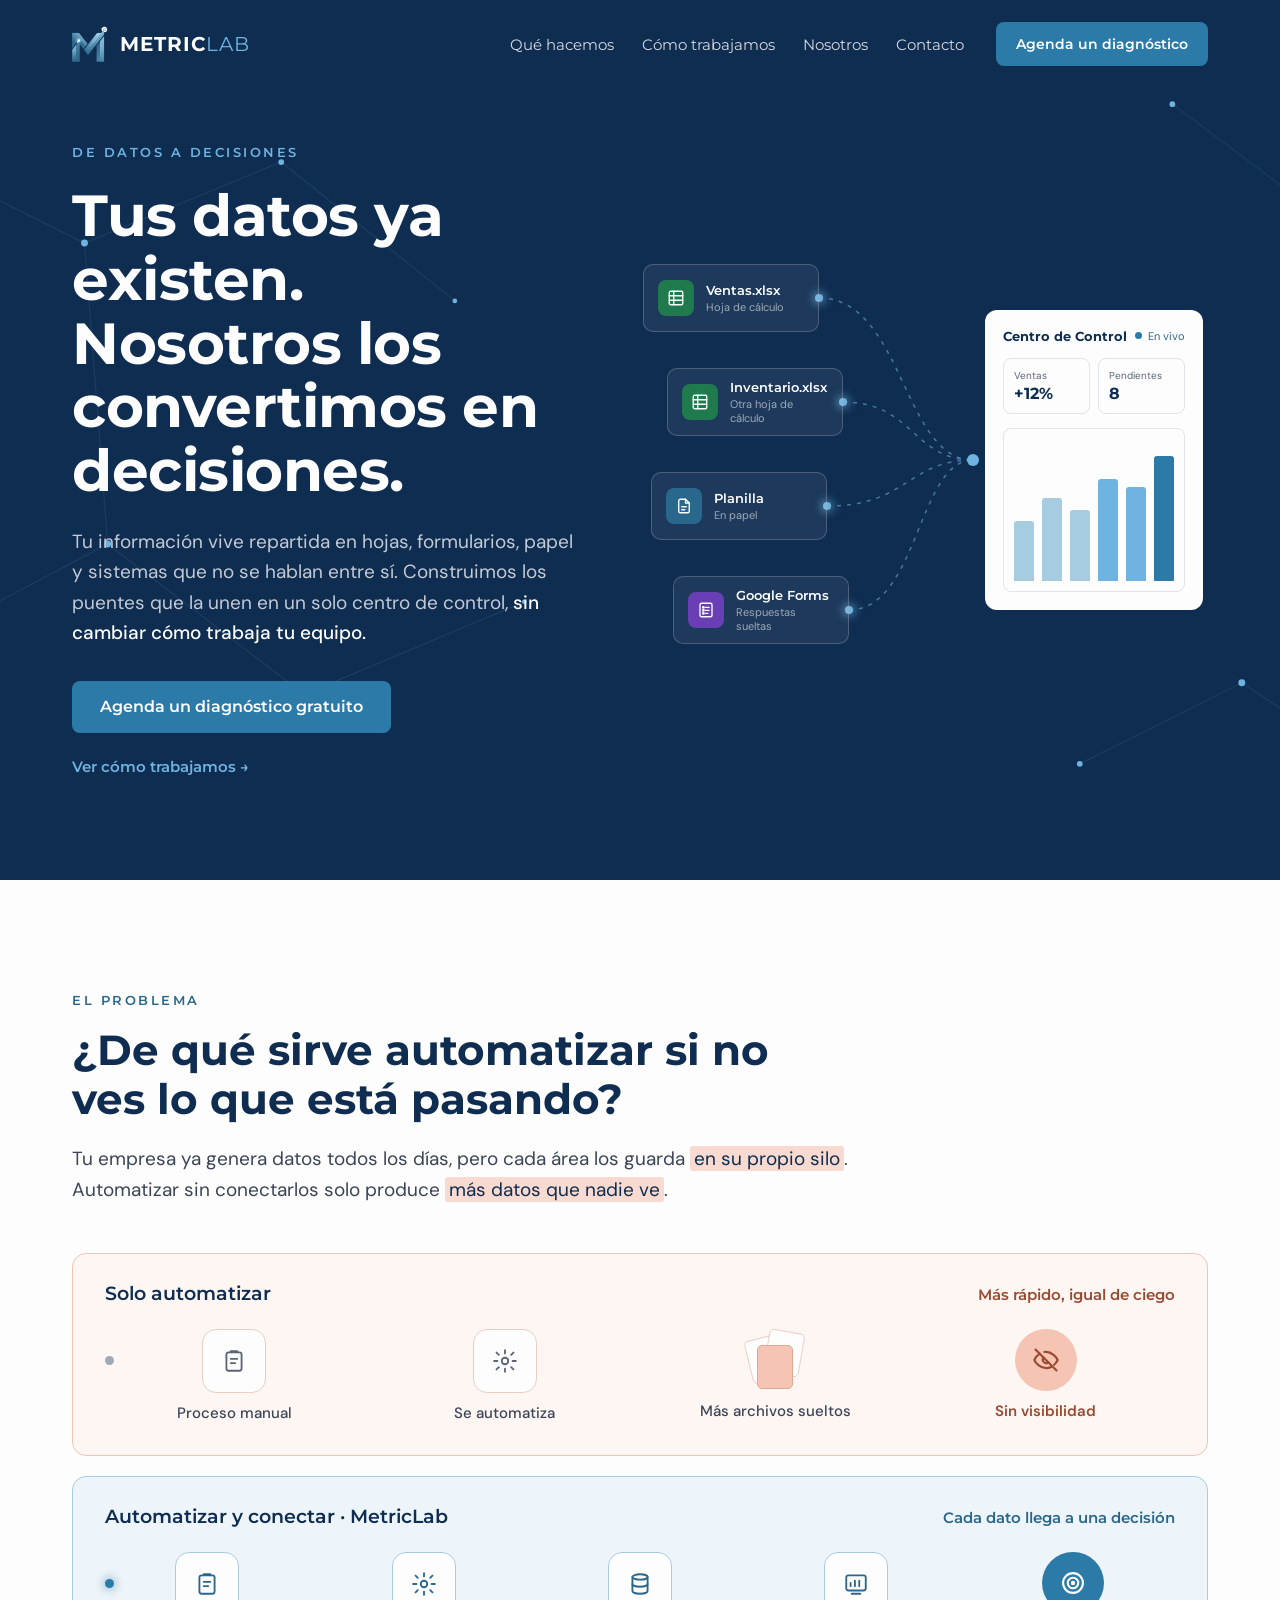
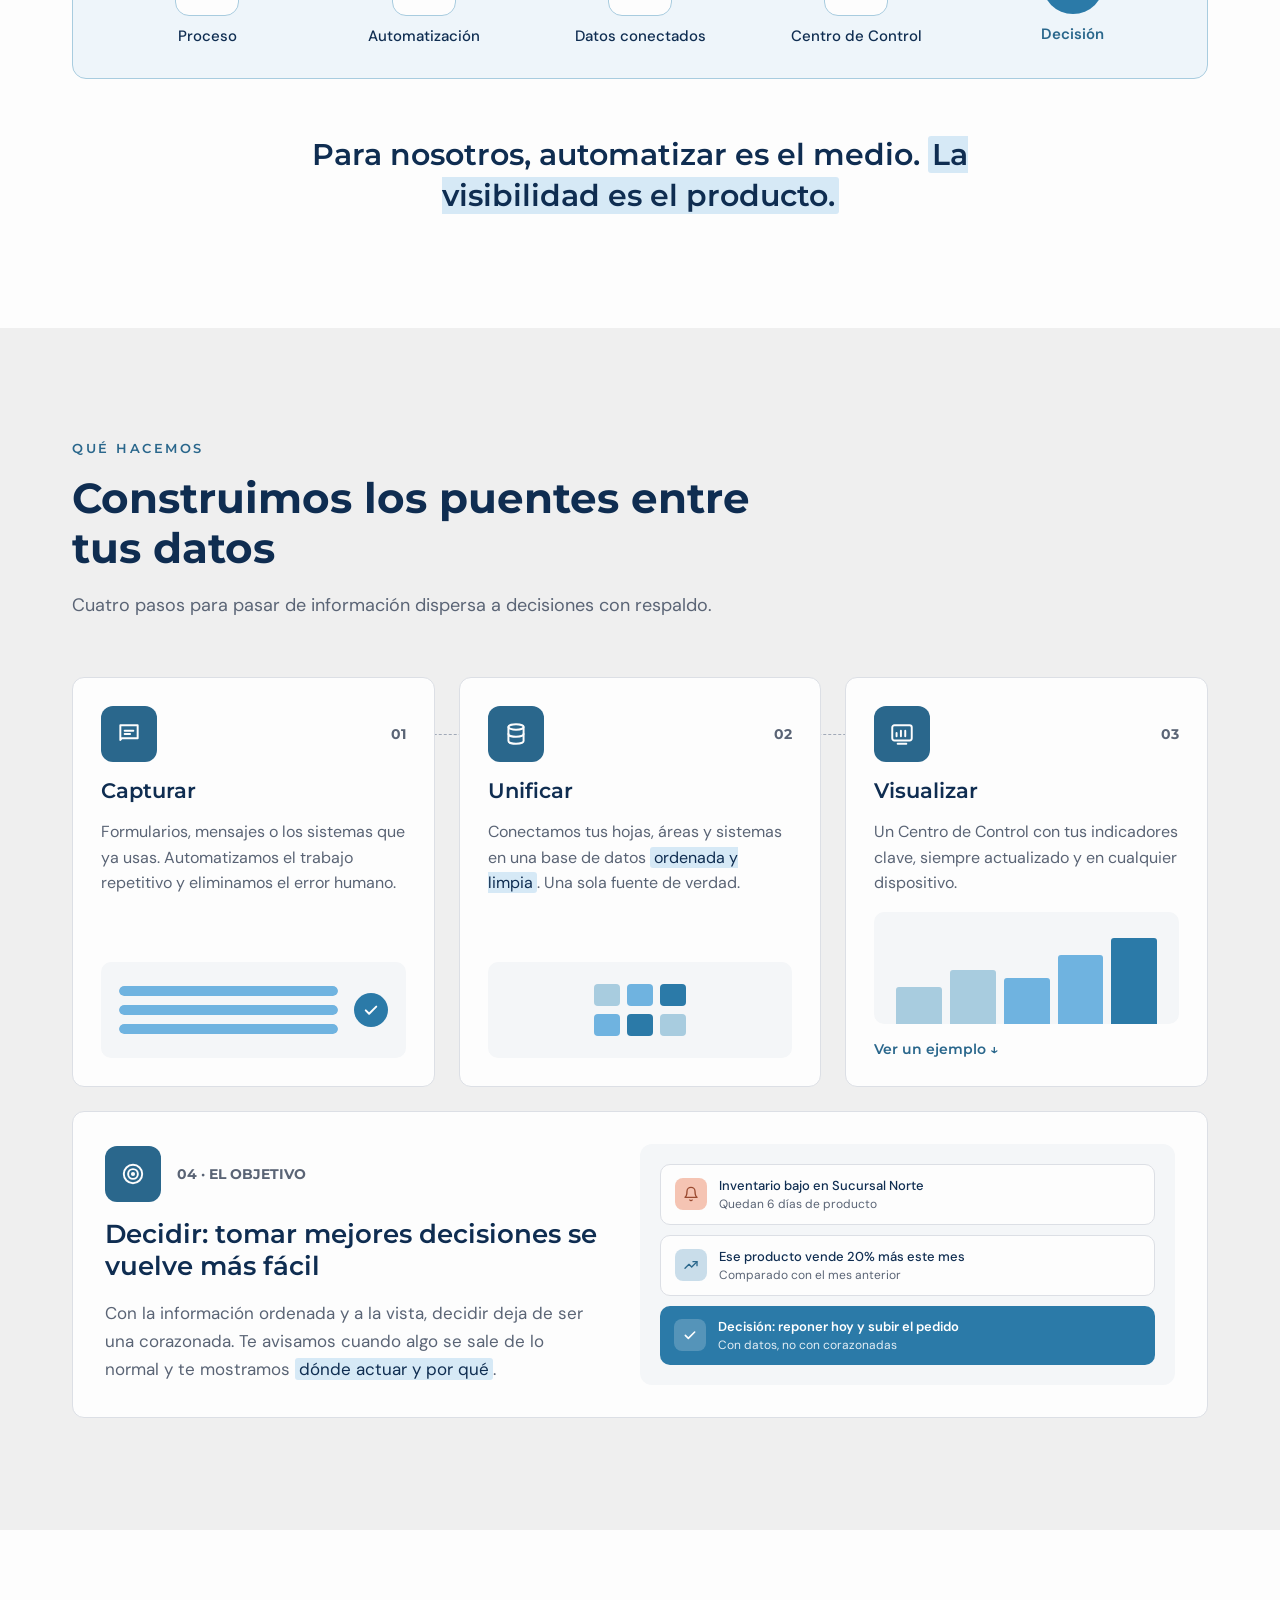
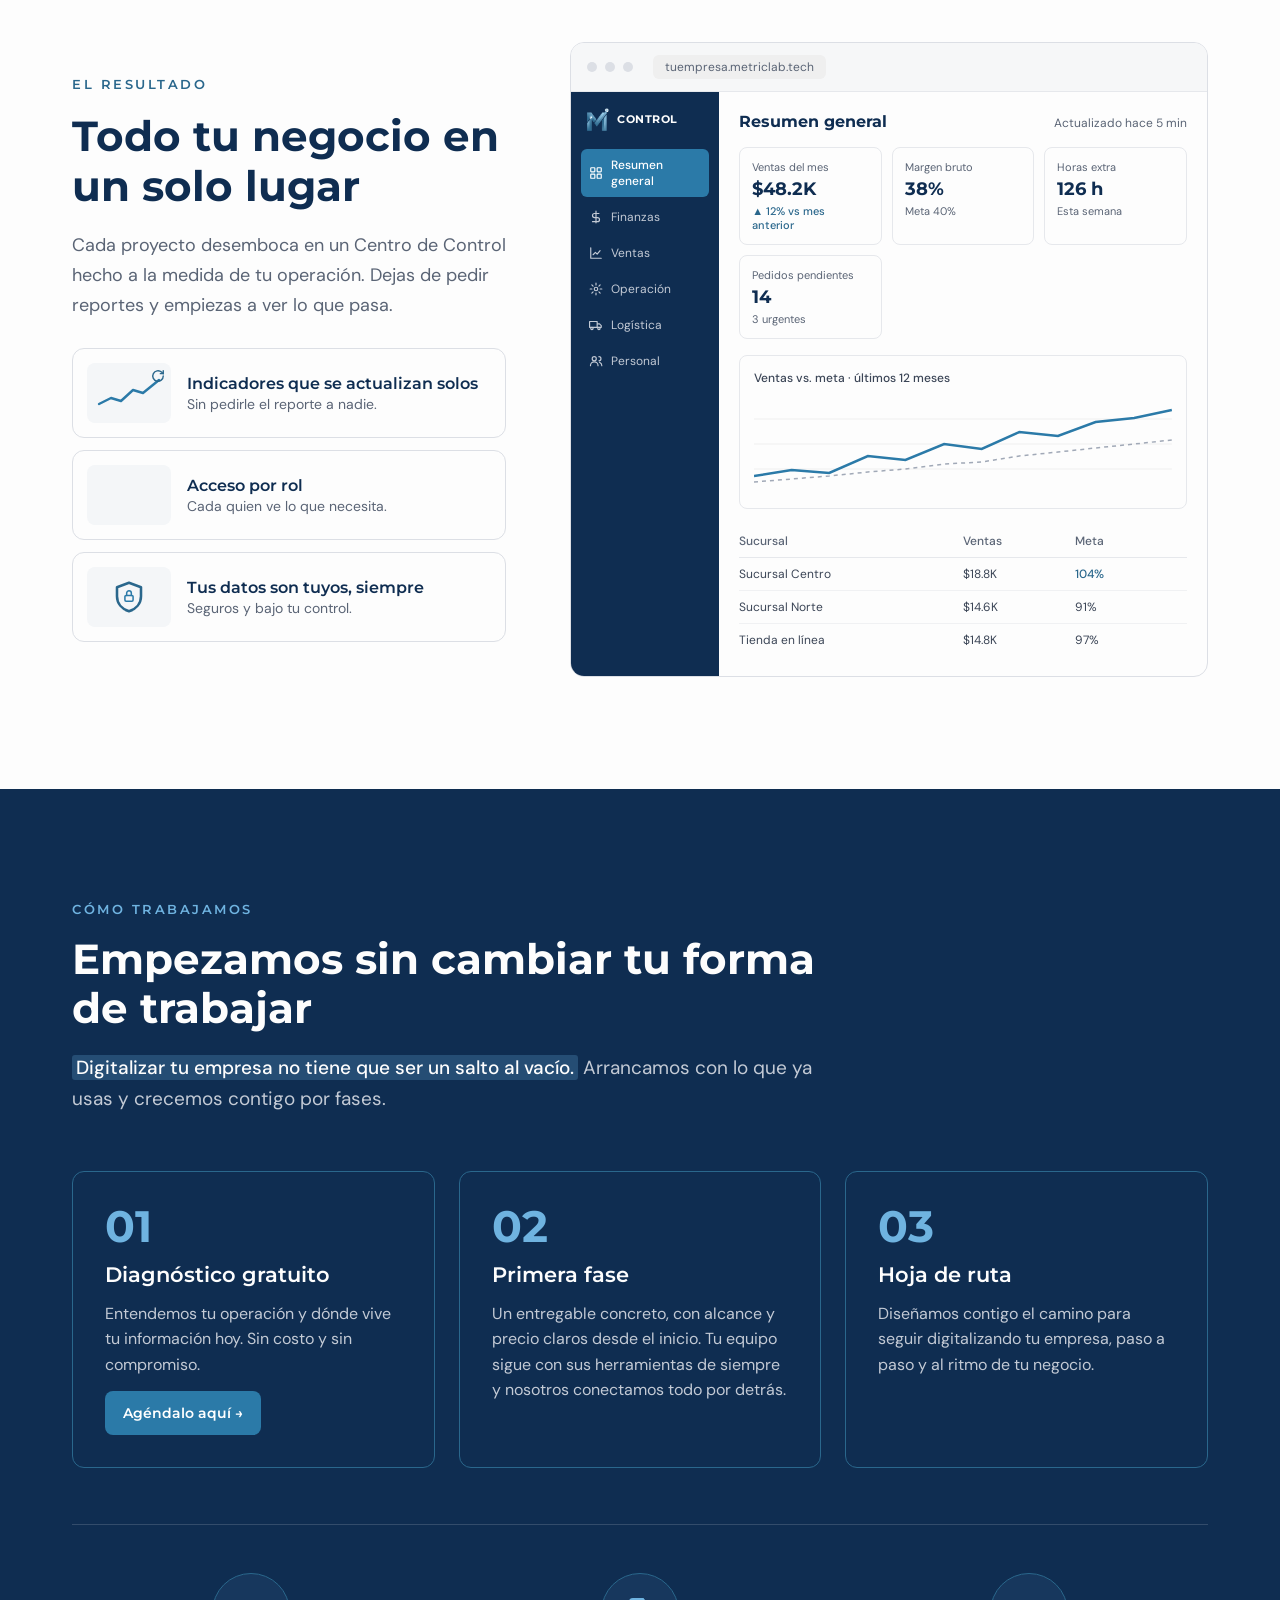
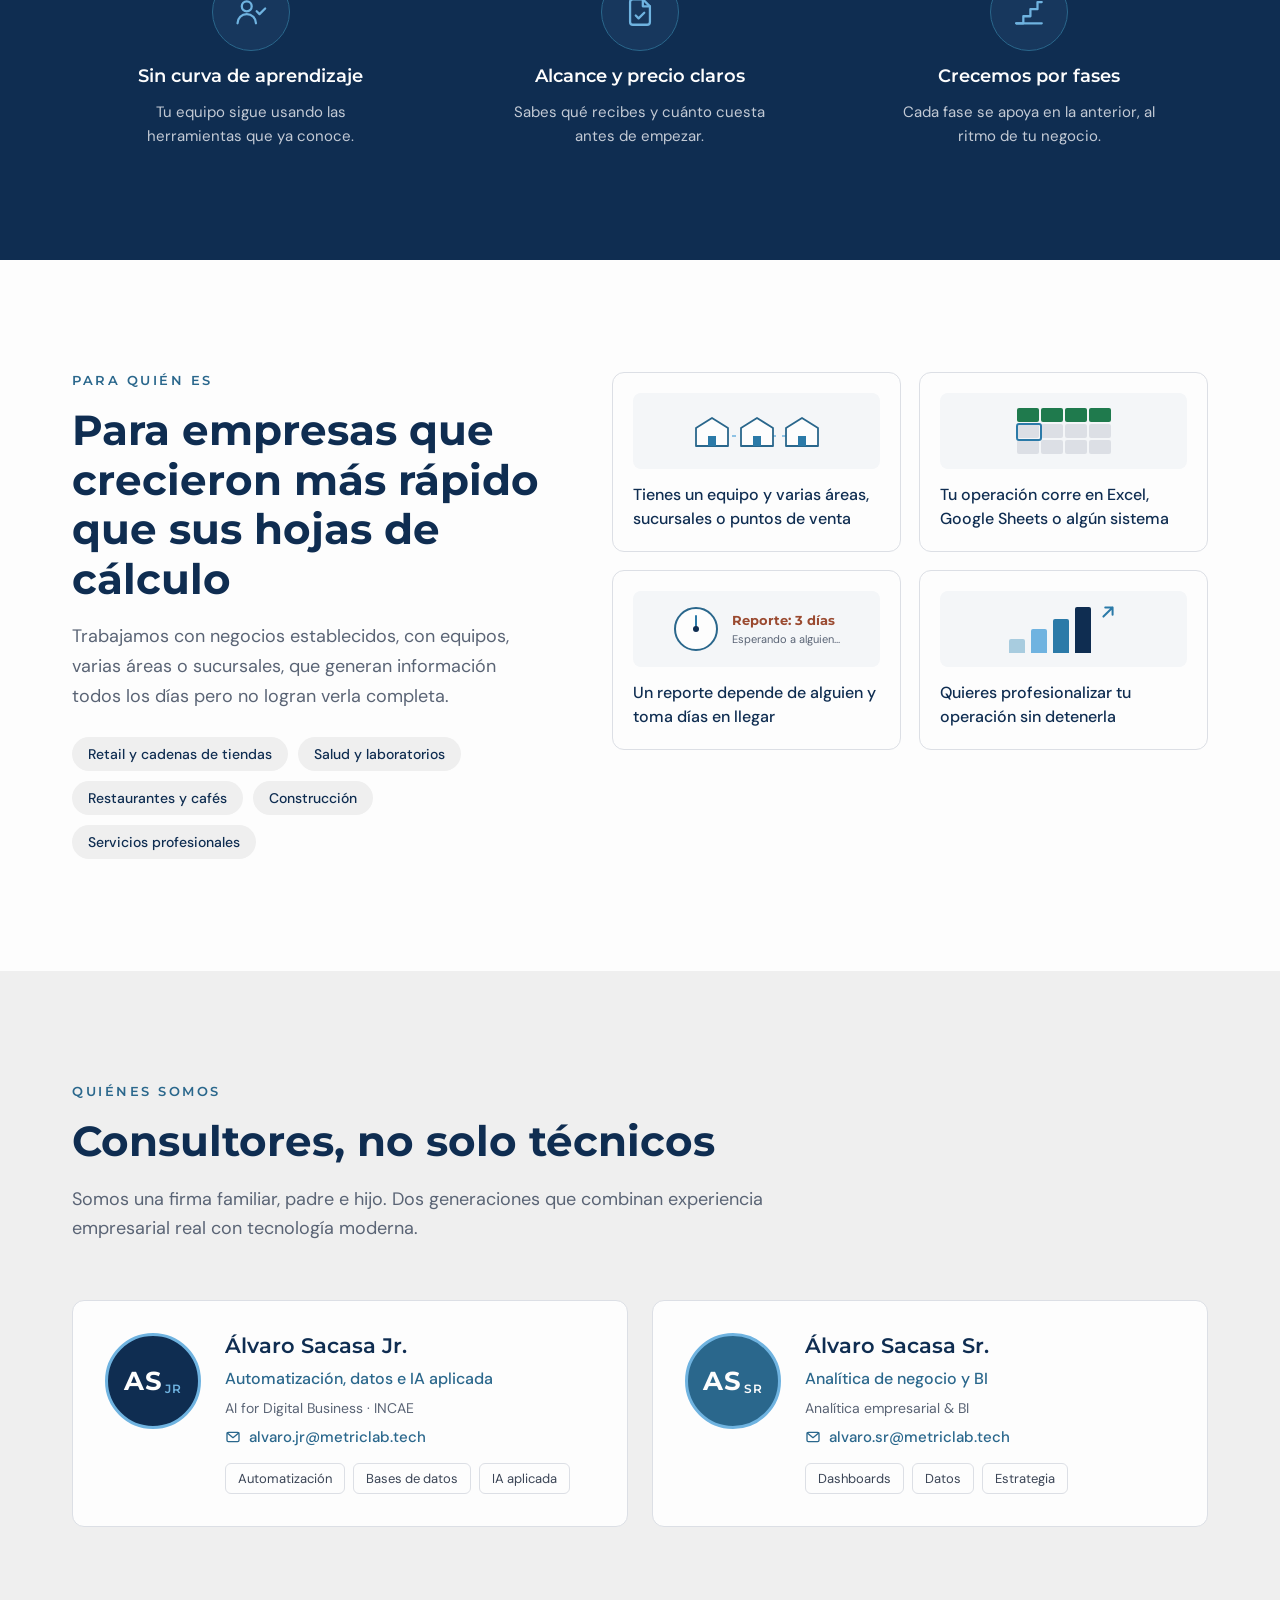
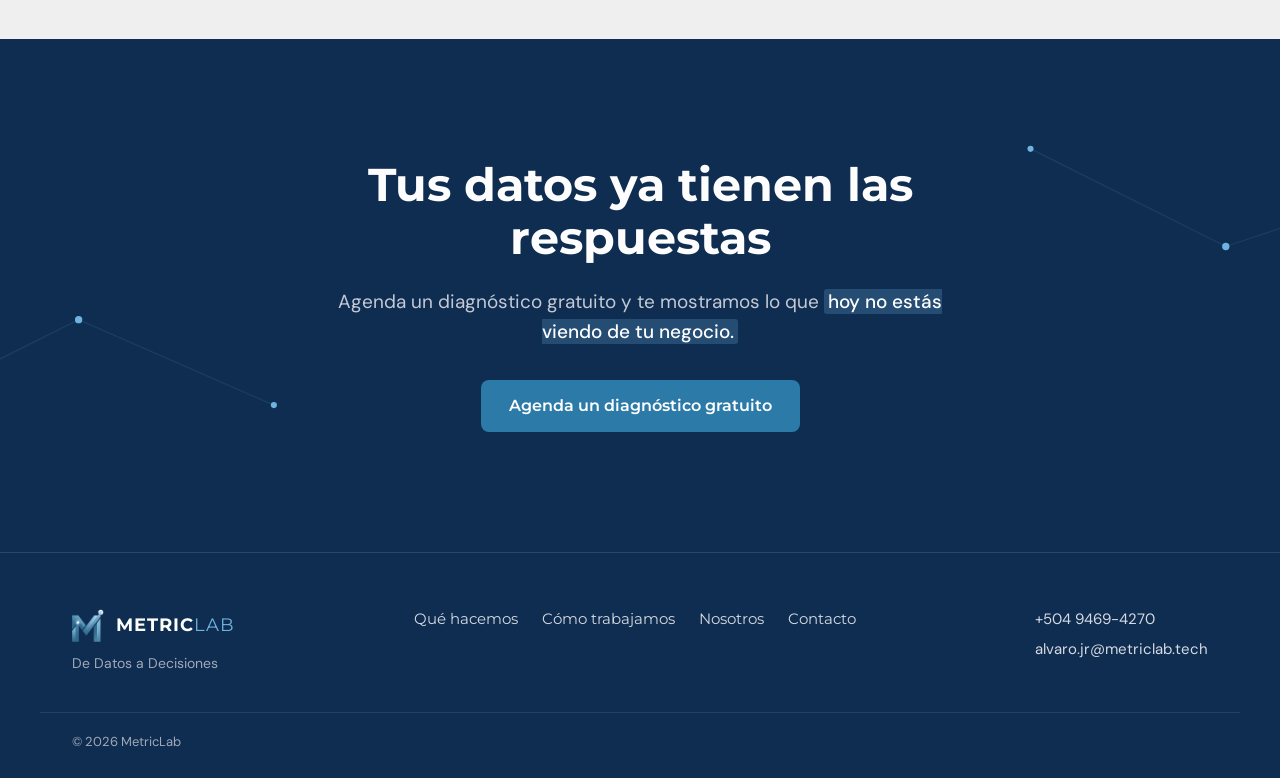
==== commit de5fcbde: "Animación vertical del problema en celular Co-Authored-By: Claude Opus 5.5 <noreply@anthropic.com> C" ====
--- a/public/index.html
+++ b/public/index.html
@@ -187,7 +187,7 @@
 <span style="font-family: Montserrat, sans-serif; font-weight: 600; font-size: 15px; color: #9A4A30">Más rápido, igual de ciego</span>
 </div>
 <div class="flowrow">
-<div class="track" aria-hidden="true" style="border-top: 1.5px dashed #D9B8AC"></div>
+<div class="track track-bad" aria-hidden="true"></div>
 <div class="trav trav-bad" aria-hidden="true"></div>
 <div class="node">
 <div style="width: 62px; height: 62px; flex: none; border-radius: 14px; background: #FDFDFD; border: 1px solid #E8CFC6; display: flex; align-items: center; justify-content: center"><svg aria-hidden="true" width="26" height="26" viewBox="0 0 24 24" fill="none" stroke="#5A6475" stroke-width="1.7" stroke-linecap="round" stroke-linejoin="round"><rect x="5" y="4" width="14" height="17" rx="2"></rect><path d="M9 4V3h6v1M9 10h6M9 14h4"></path></svg></div>
@@ -218,7 +218,7 @@
 <span style="font-family: Montserrat, sans-serif; font-weight: 600; font-size: 15px; color: #2A678C">Cada dato llega a una decisión</span>
 </div>
 <div class="flowrow">
-<div class="track" aria-hidden="true" style="border-top: 1.5px solid #6FB3E0"></div>
+<div class="track track-ok" aria-hidden="true"></div>
 <div class="trav trav-ok" aria-hidden="true"></div>
 <div class="node">
 <div style="width: 62px; height: 62px; flex: none; border-radius: 14px; background: #FDFDFD; border: 1px solid #A8CCDF; display: flex; align-items: center; justify-content: center"><svg aria-hidden="true" width="26" height="26" viewBox="0 0 24 24" fill="none" stroke="#2A678C" stroke-width="1.7" stroke-linecap="round" stroke-linejoin="round"><rect x="5" y="4" width="14" height="17" rx="2"></rect><path d="M9 4V3h6v1M9 10h6M9 14h4"></path></svg></div>
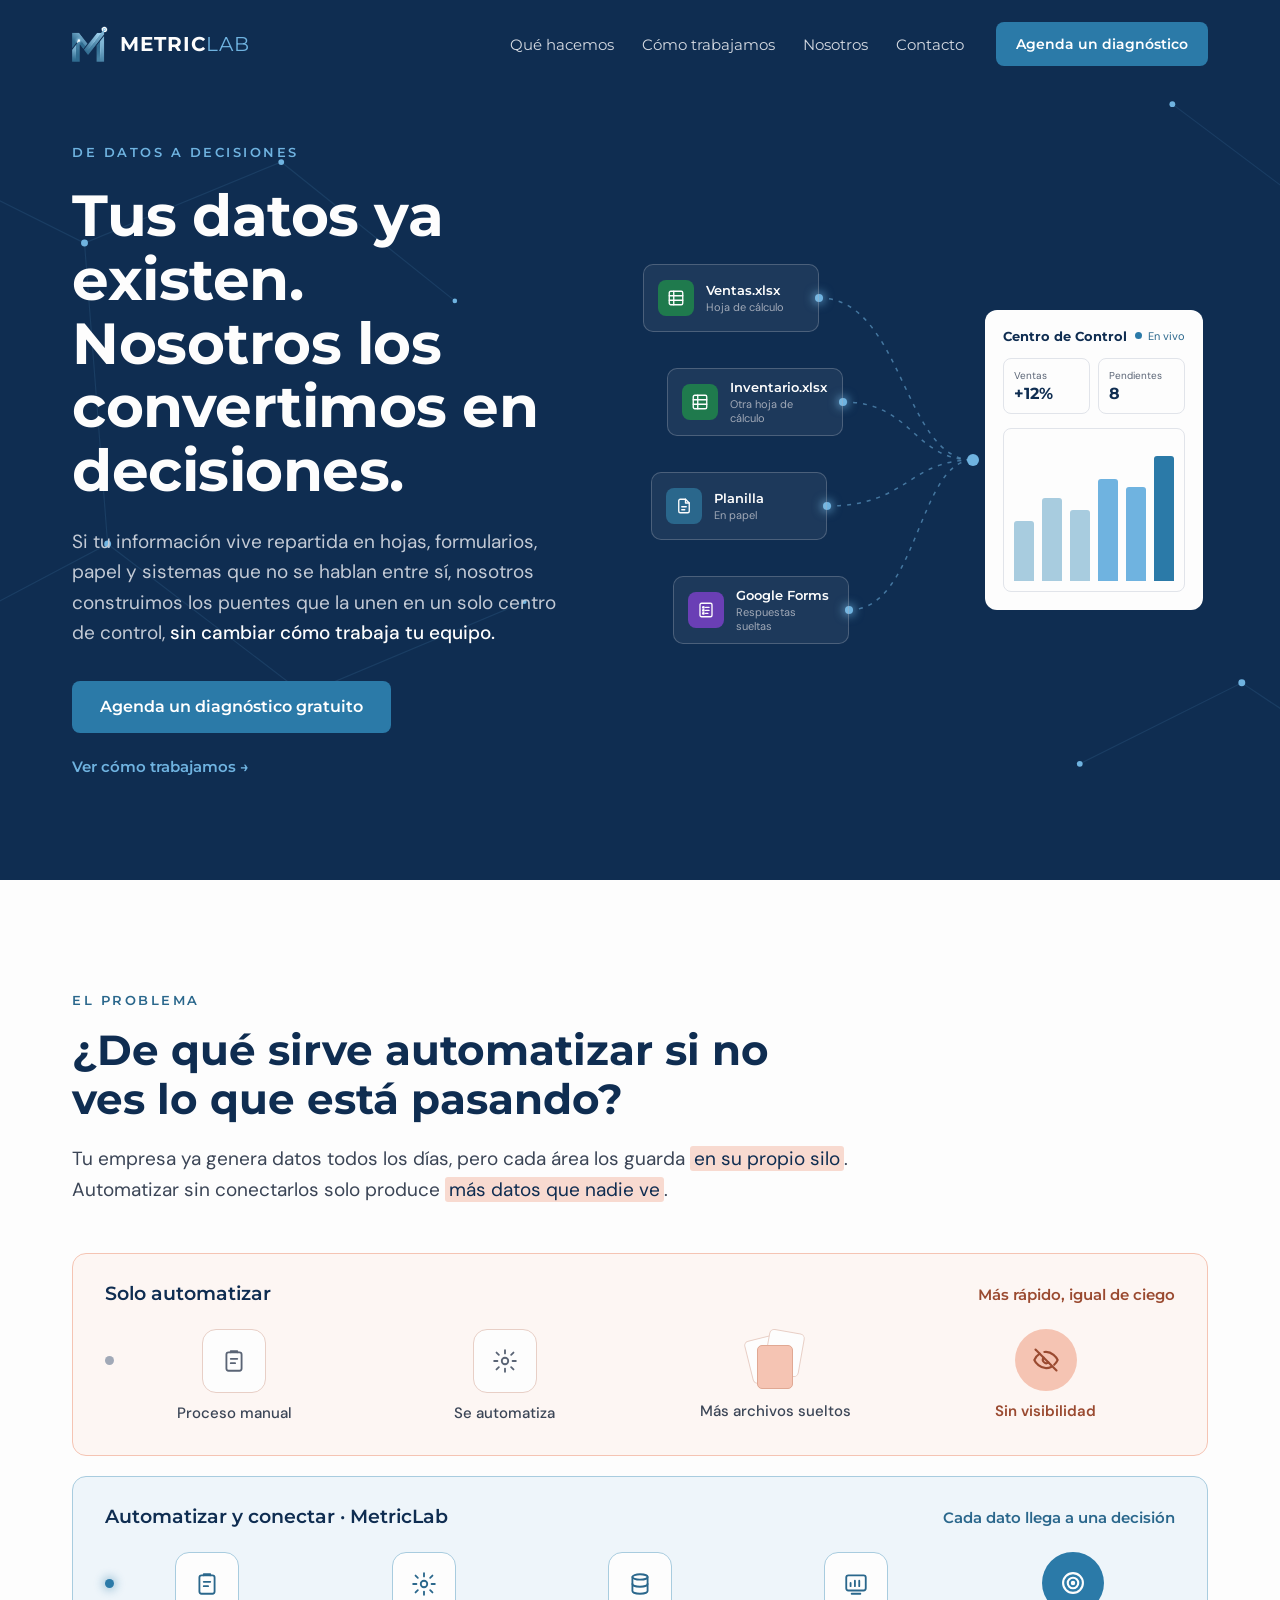
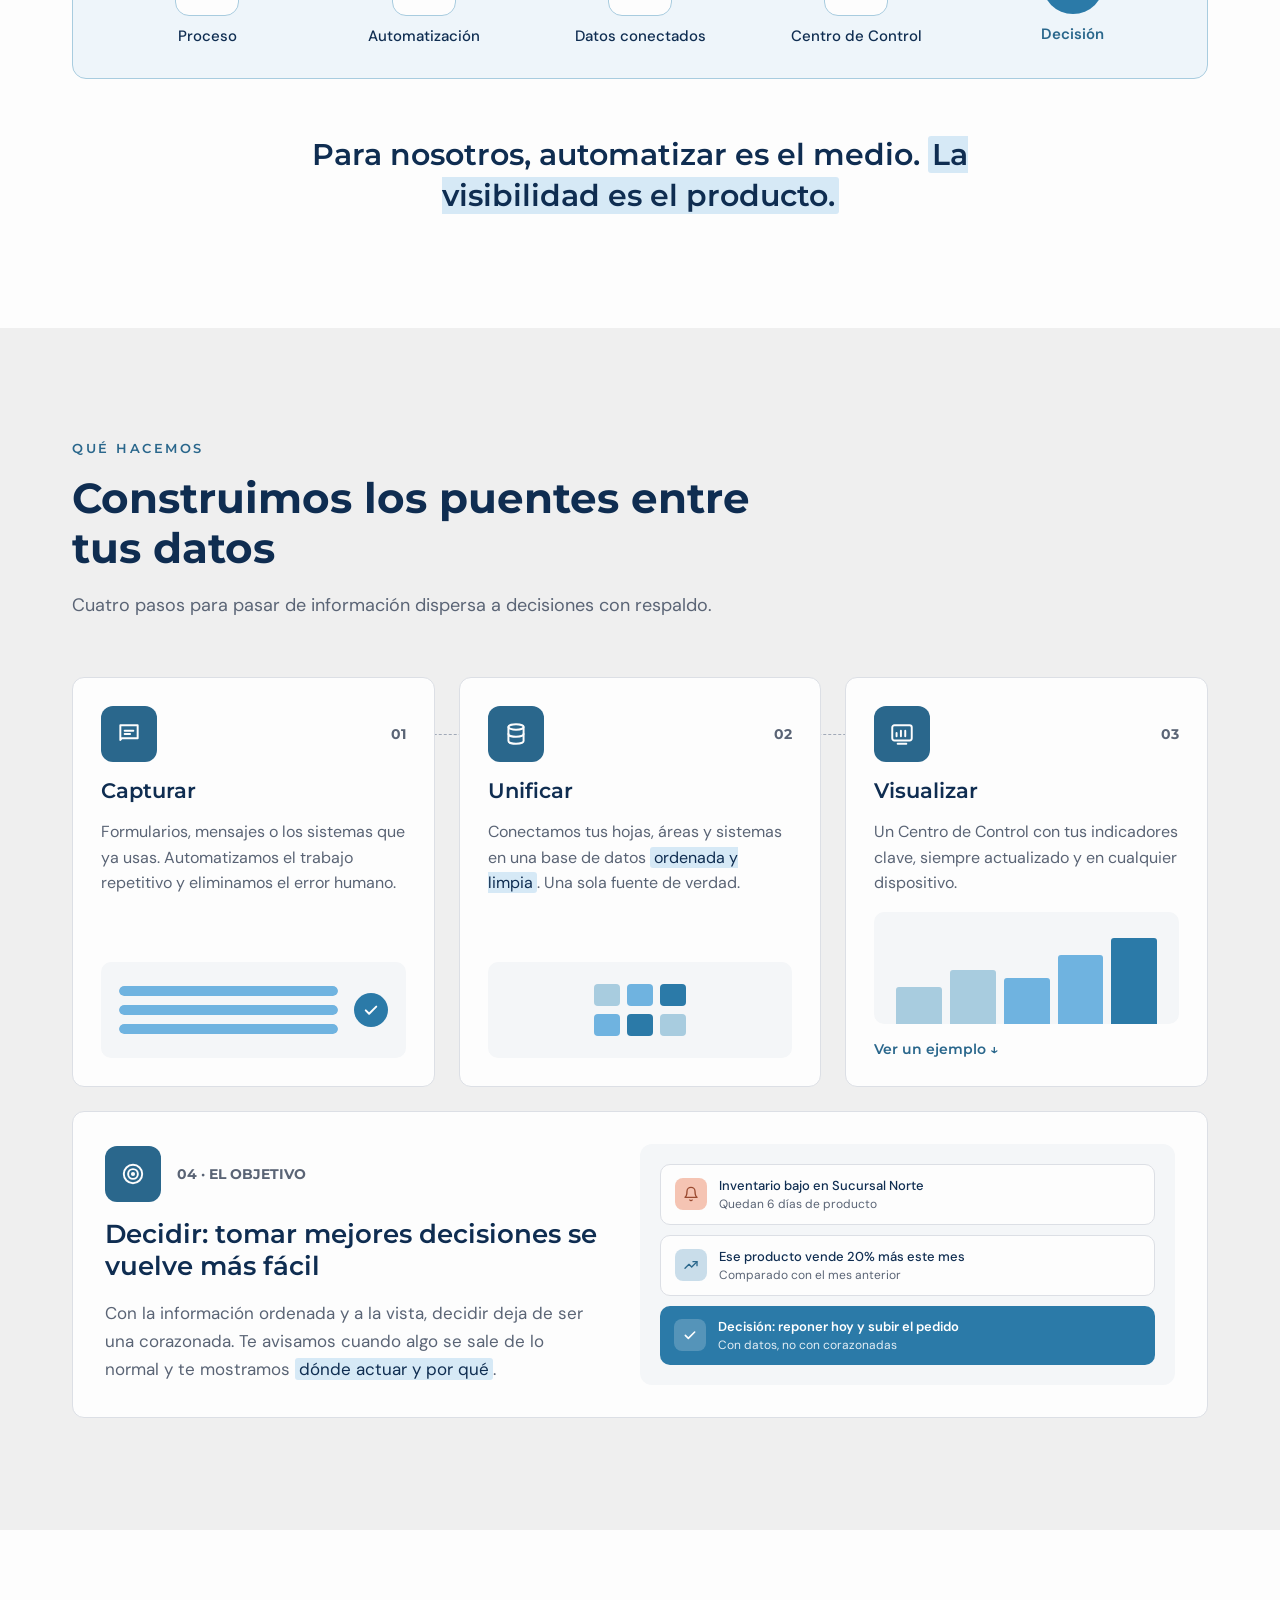
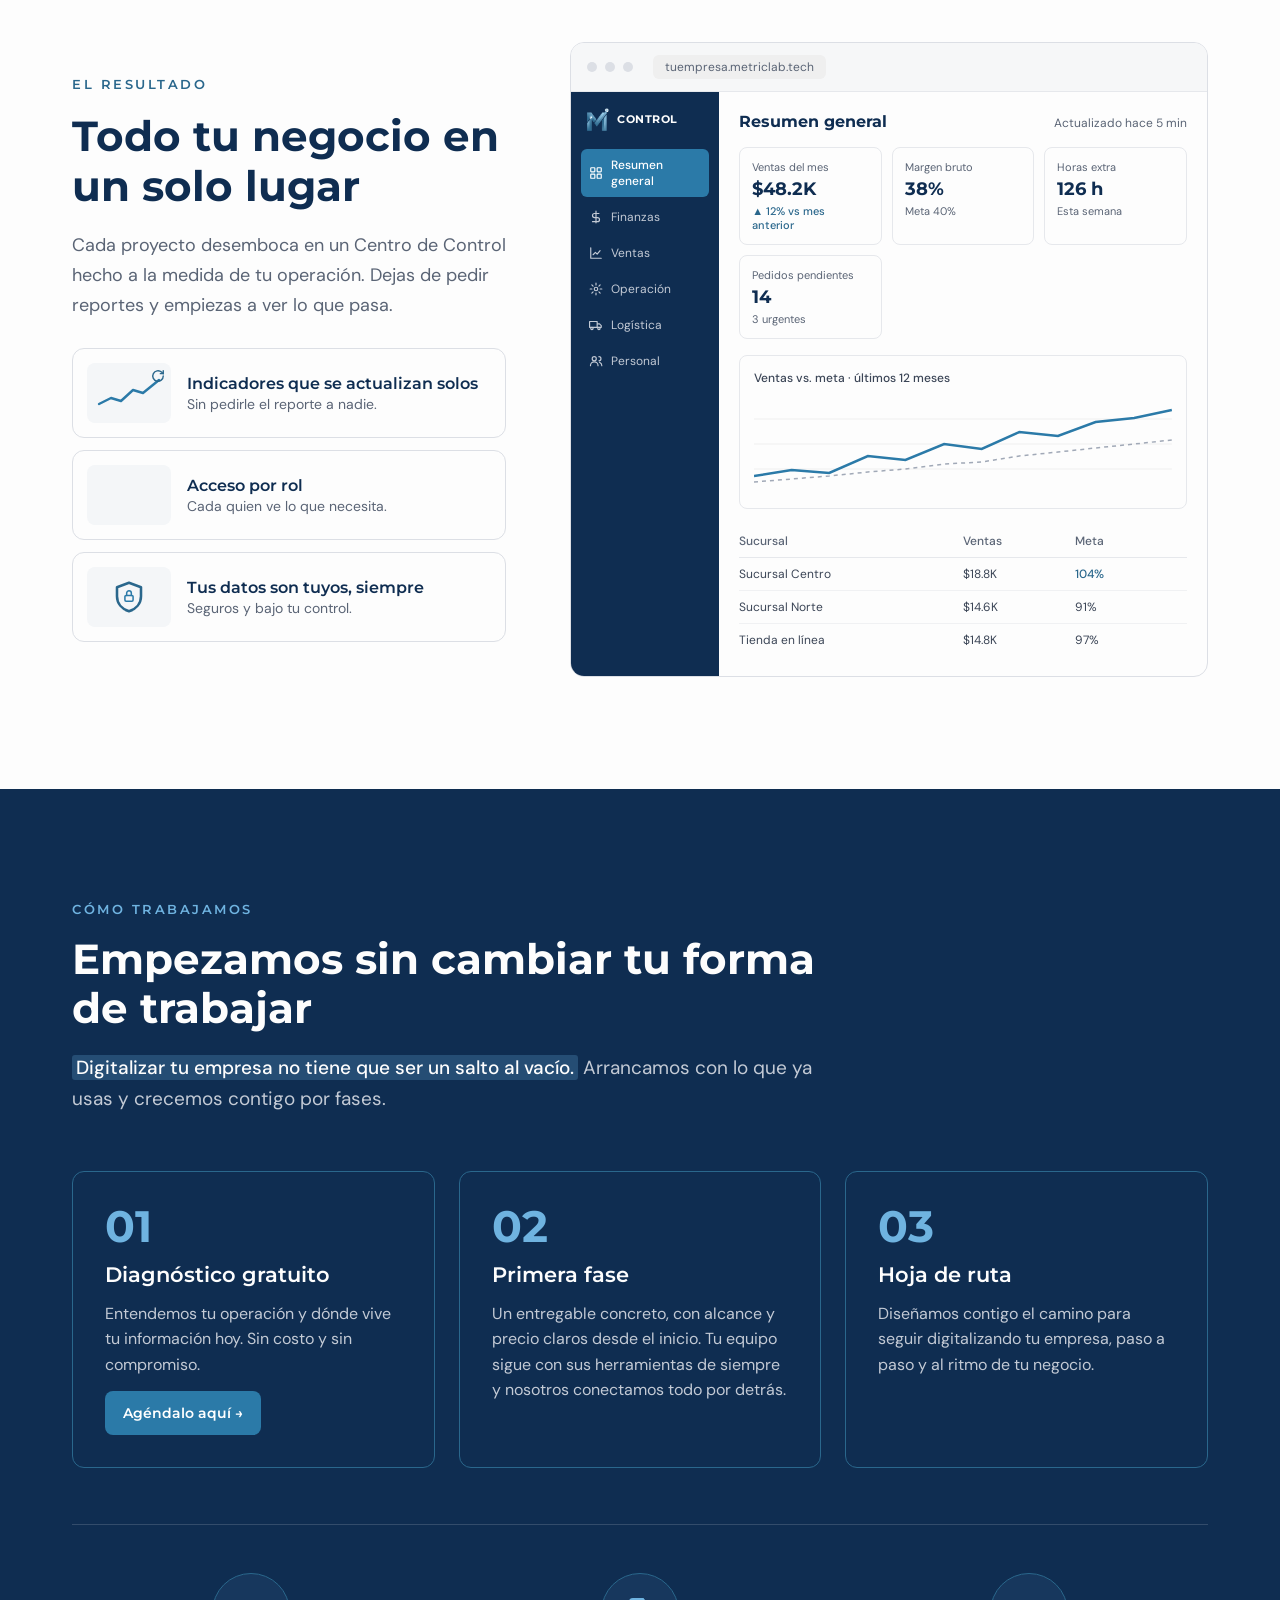
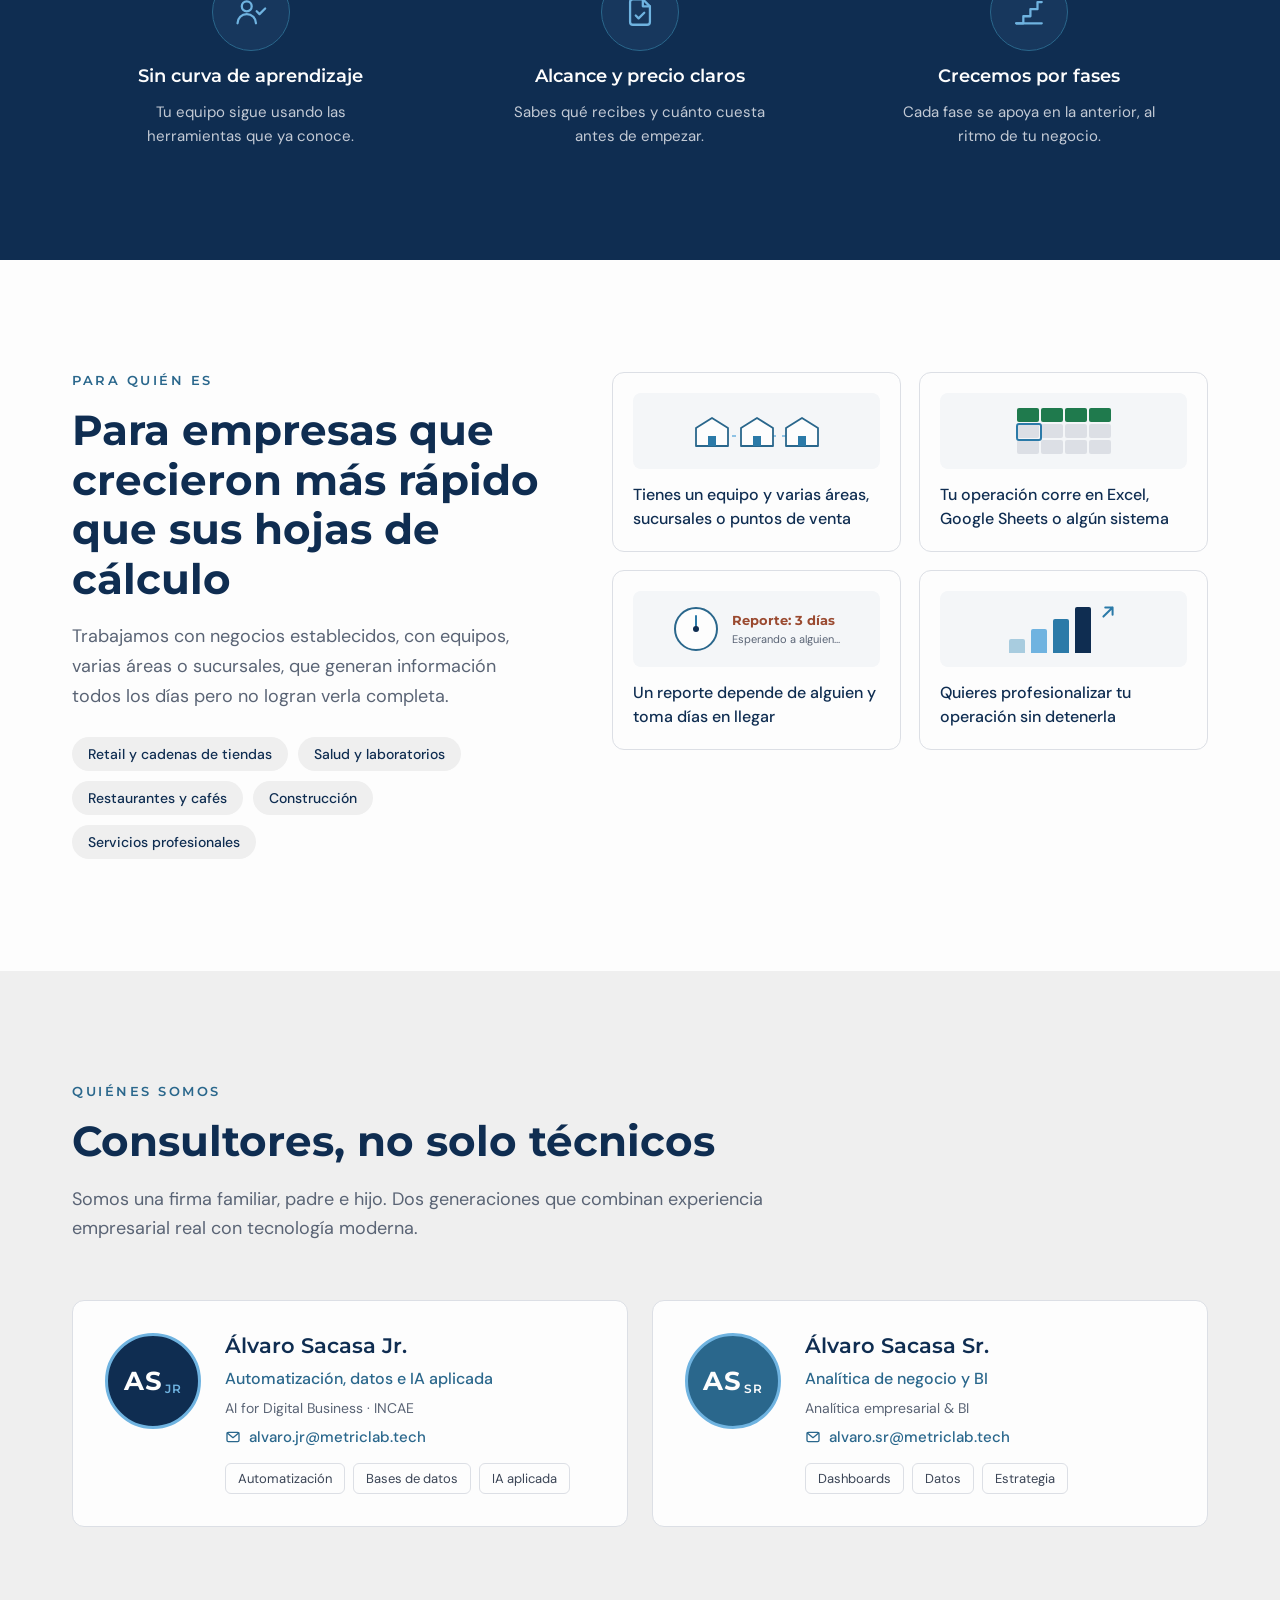
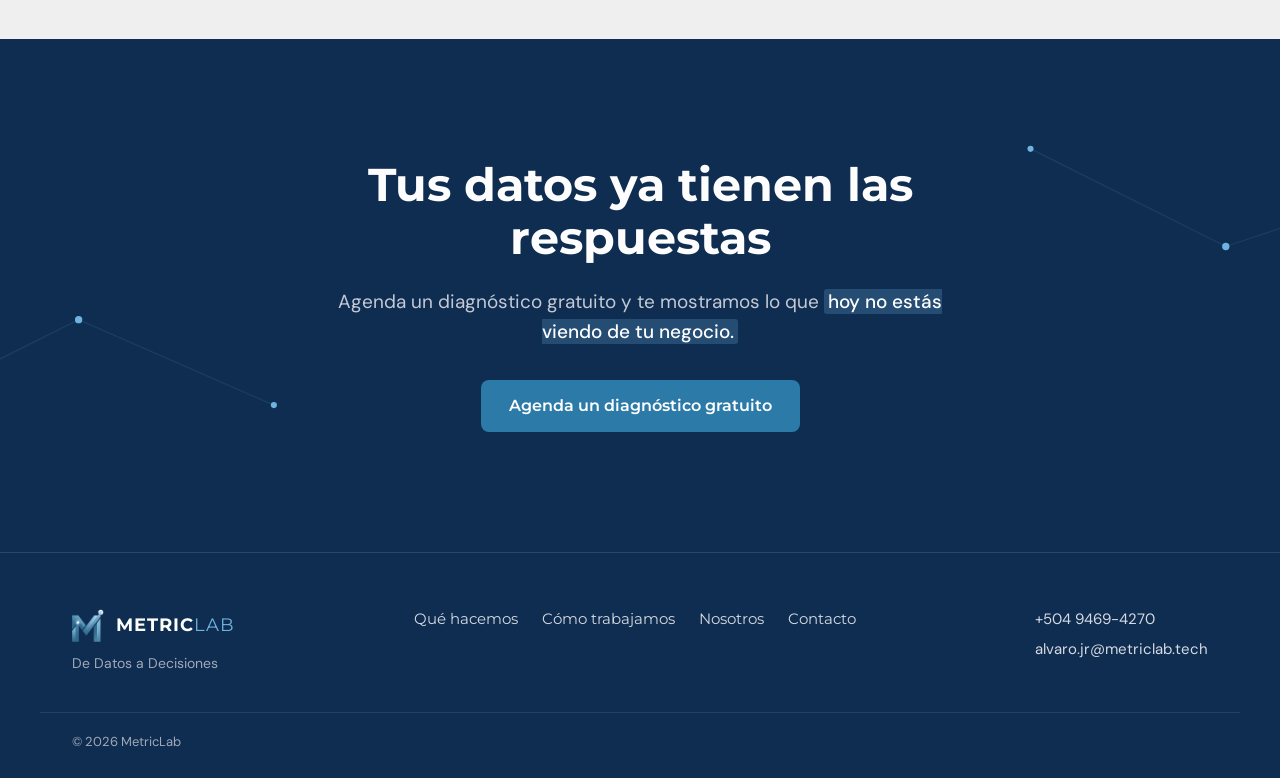
==== commit a7969cfb: "Ajuste del subtítulo del hero Co-Authored-By: Claude Opus 5.5 <noreply@anthropic.com> Claude-Session" ====
--- a/public/index.html
+++ b/public/index.html
@@ -23,7 +23,7 @@
 <link rel="preconnect" href="https://fonts.googleapis.com">
 <link rel="preconnect" href="https://fonts.gstatic.com" crossorigin>
 <link rel="stylesheet" href="https://fonts.googleapis.com/css2?family=DM+Sans:wght@400;500&family=Montserrat:wght@400;600;700&display=swap">
-<link rel="stylesheet" href="/assets/styles.css">
+<link rel="stylesheet" href="/assets/styles.css?v=2">
 <script type="application/ld+json">{"@context": "https://schema.org", "@type": "ProfessionalService", "name": "MetricLab", "url": "https://metriclab.tech", "logo": "https://metriclab.tech/icon-192.png", "image": "https://metriclab.tech/assets/og-image.png", "slogan": "De Datos a Decisiones", "description": "Consultoría de datos y automatización. Conectamos la información dispersa de tu empresa en un solo centro de control para tomar mejores decisiones.", "email": "alvaro.jr@metriclab.tech", "telephone": "+504 9469-4270", "areaServed": "Latinoamérica", "founder": [{"@type": "Person", "name": "Álvaro Sacasa Jr."}, {"@type": "Person", "name": "Álvaro Sacasa Sr."}], "knowsAbout": ["Automatización de procesos", "Bases de datos", "Dashboards", "Inteligencia de negocios", "Análisis de datos"]}</script>
 </head>
 <body>
@@ -77,7 +77,7 @@
 <div style="flex: 1 1 460px; min-width: 0; display: flex; flex-direction: column; gap: 24px">
 <p style="margin: 0; font-family: Montserrat, sans-serif; font-weight: 600; font-size: 13px; letter-spacing: 2.5px; color: #6FB3E0">DE DATOS A DECISIONES</p>
 <h1 style="margin: 0; font-family: Montserrat, sans-serif; font-weight: 700; font-size: clamp(36px, 4.6vw, 58px); line-height: 1.1; letter-spacing: -0.5px; color: #FDFDFD">Tus datos ya existen. Nosotros los convertimos en decisiones.</h1>
-<p style="margin: 0; font-size: 19px; line-height: 1.6; color: #C3CAD5; max-width: 560px">Tu información vive repartida en hojas, formularios, papel y sistemas que no se hablan entre sí. Construimos los puentes que la unen en un solo centro de control, <span style="color: #FDFDFD; font-weight: 500">sin cambiar cómo trabaja tu equipo.</span></p>
+<p style="margin: 0; font-size: 19px; line-height: 1.6; color: #C3CAD5; max-width: 560px">Si tu información vive repartida en hojas, formularios, papel y sistemas que no se hablan entre sí, nosotros construimos los puentes que la unen en un solo centro de control, <span style="color: #FDFDFD; font-weight: 500">sin cambiar cómo trabaja tu equipo.</span></p>
 <div style="display: flex; flex-wrap: wrap; align-items: center; gap: 24px; margin-top: 8px">
 <a class="btn" href="/contacto/" style="display: inline-flex; align-items: center; min-height: 52px; padding: 0 28px; border-radius: 8px; background: #2B7AA8; color: #FFFFFF; text-decoration: none; font-family: Montserrat, sans-serif; font-weight: 600; font-size: 16px; box-sizing: border-box">Agenda un diagnóstico gratuito</a>
 <a class="ghost" href="#como-trabajamos" style="color: #6FB3E0; text-decoration: none; font-family: Montserrat, sans-serif; font-weight: 600; font-size: 15px">Ver cómo trabajamos →</a>
